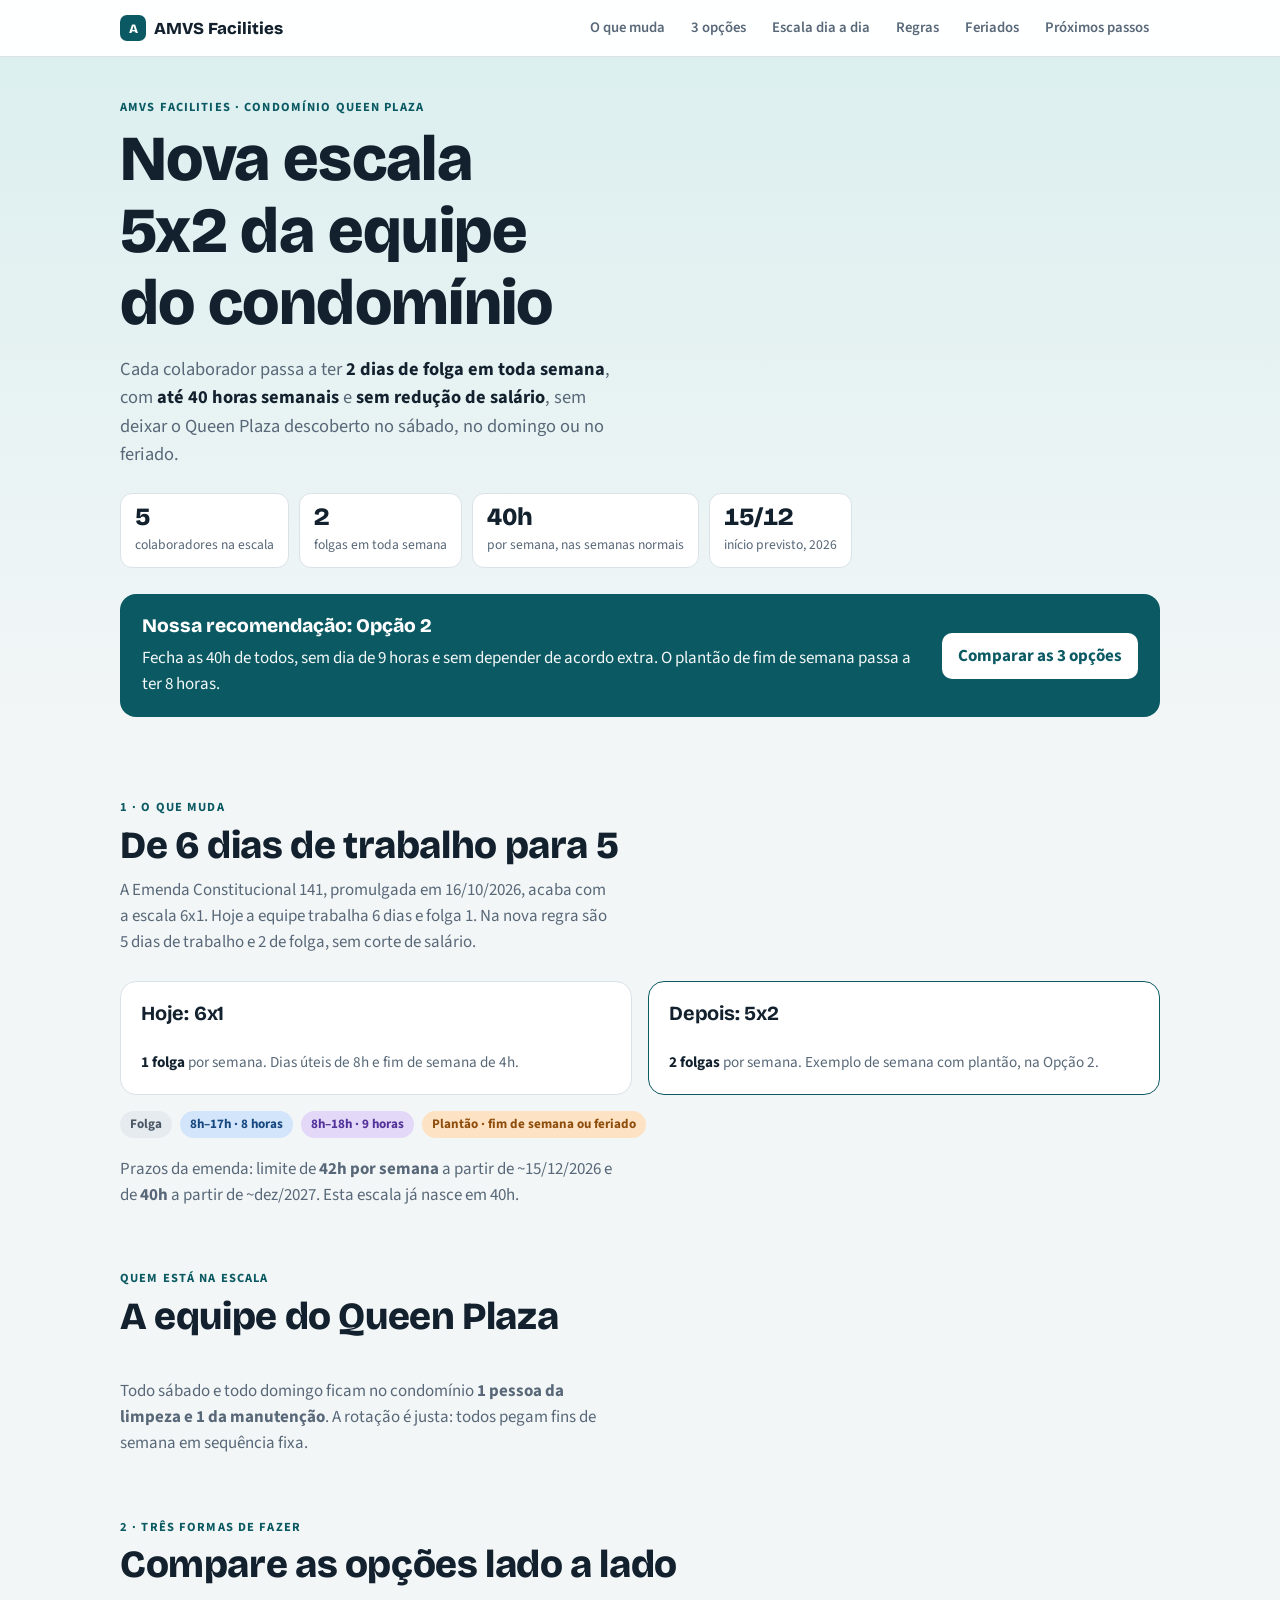
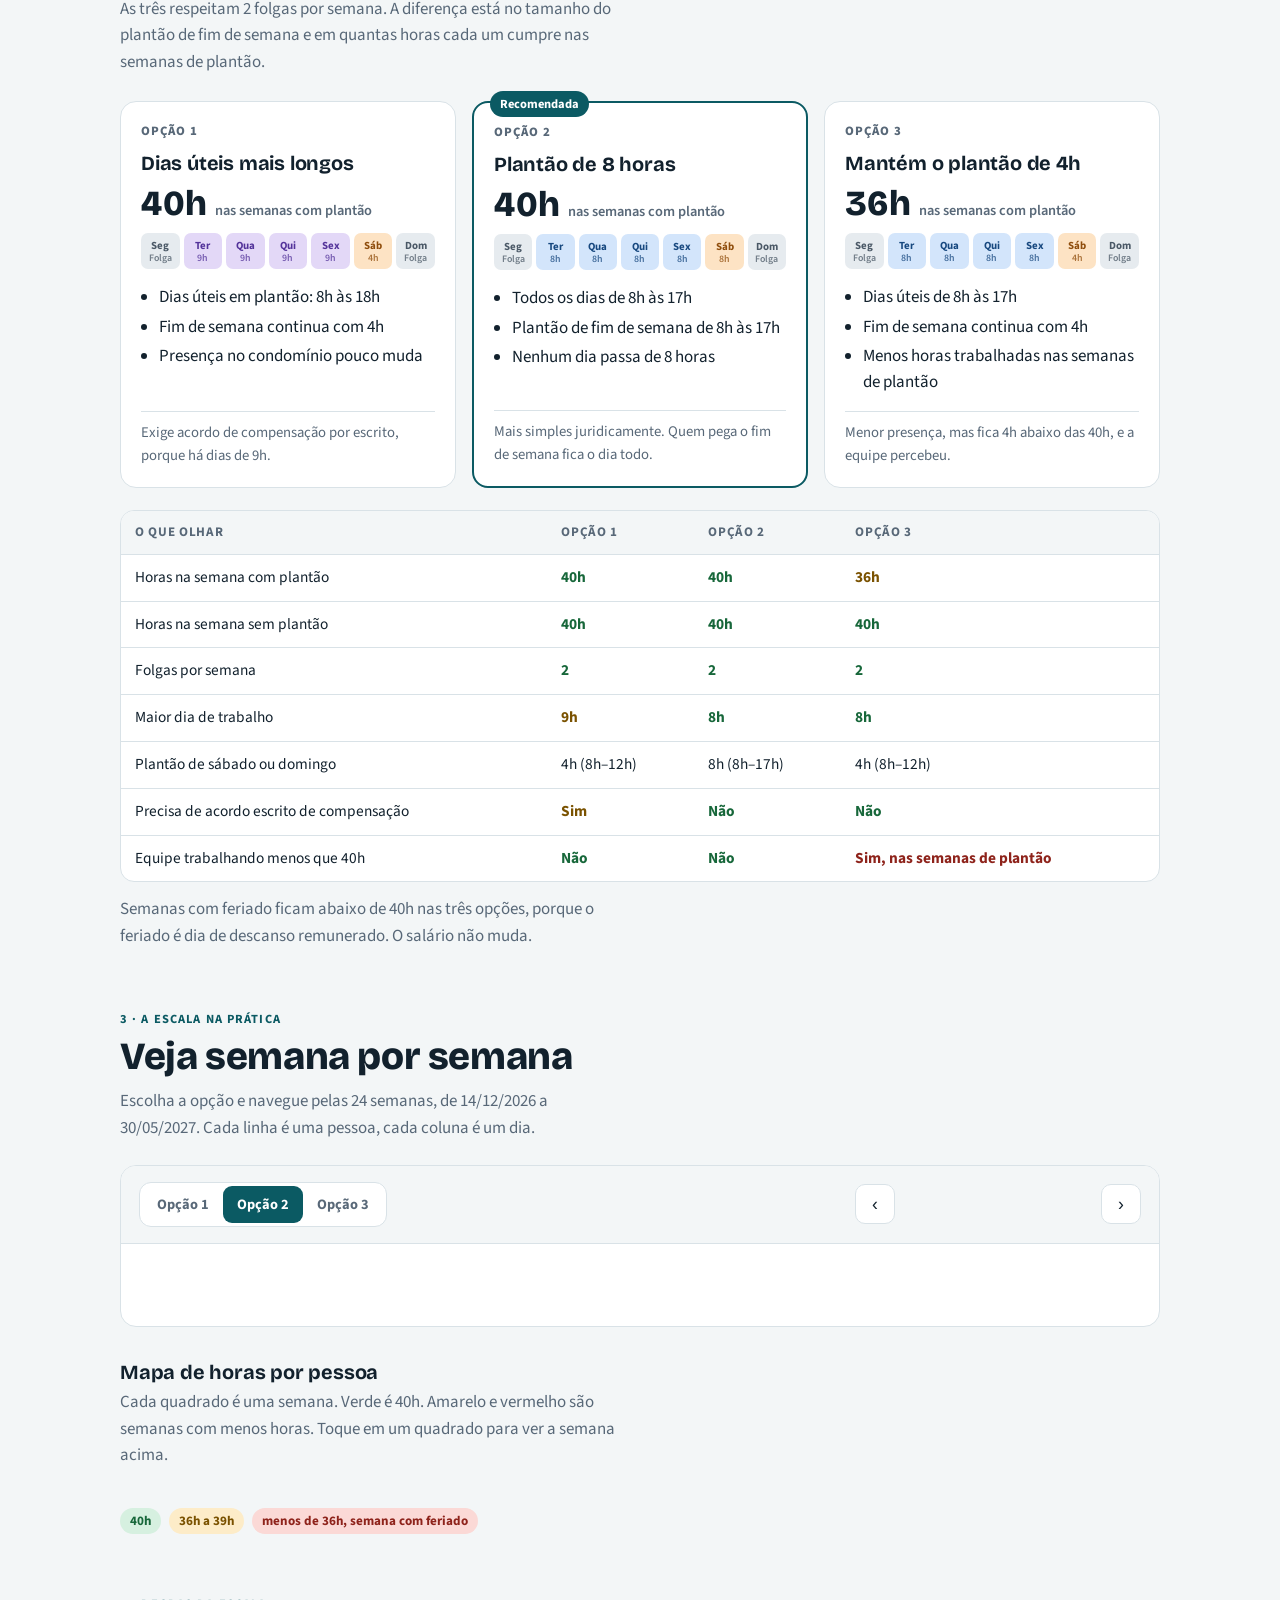
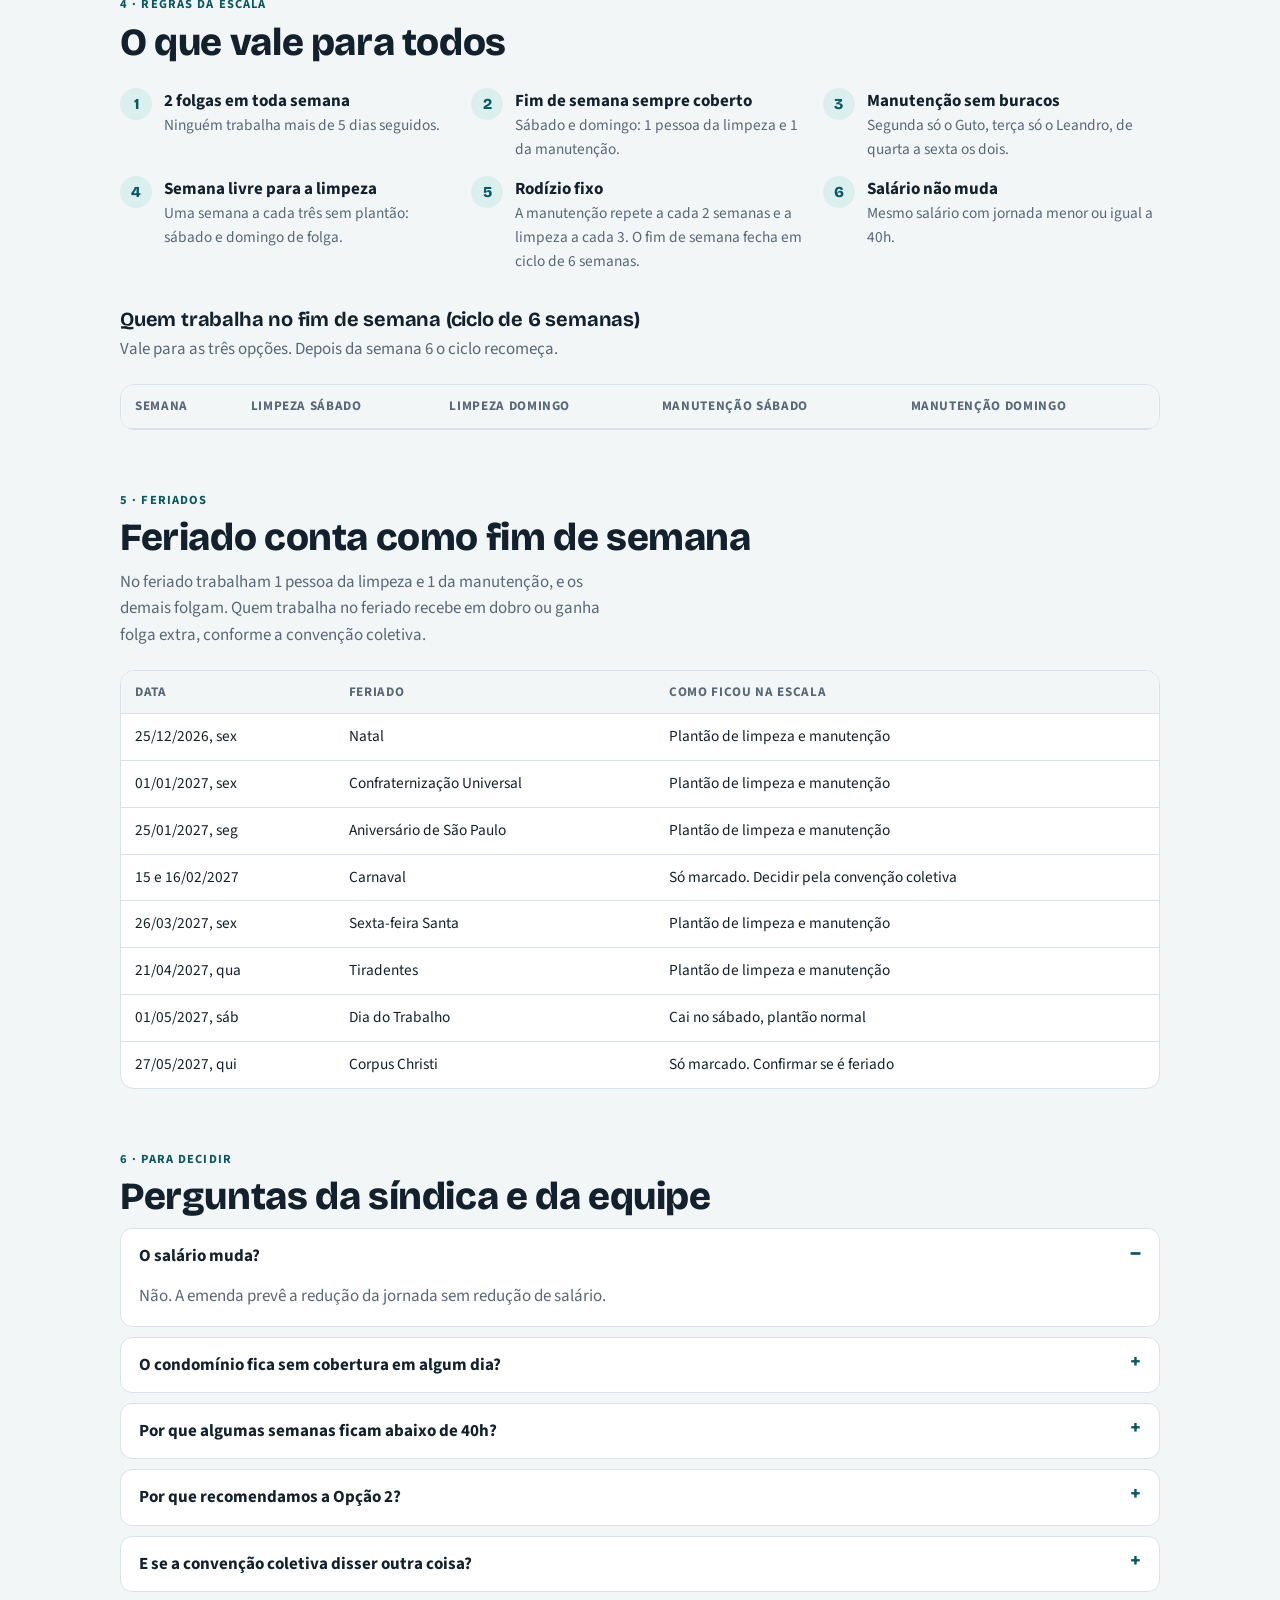
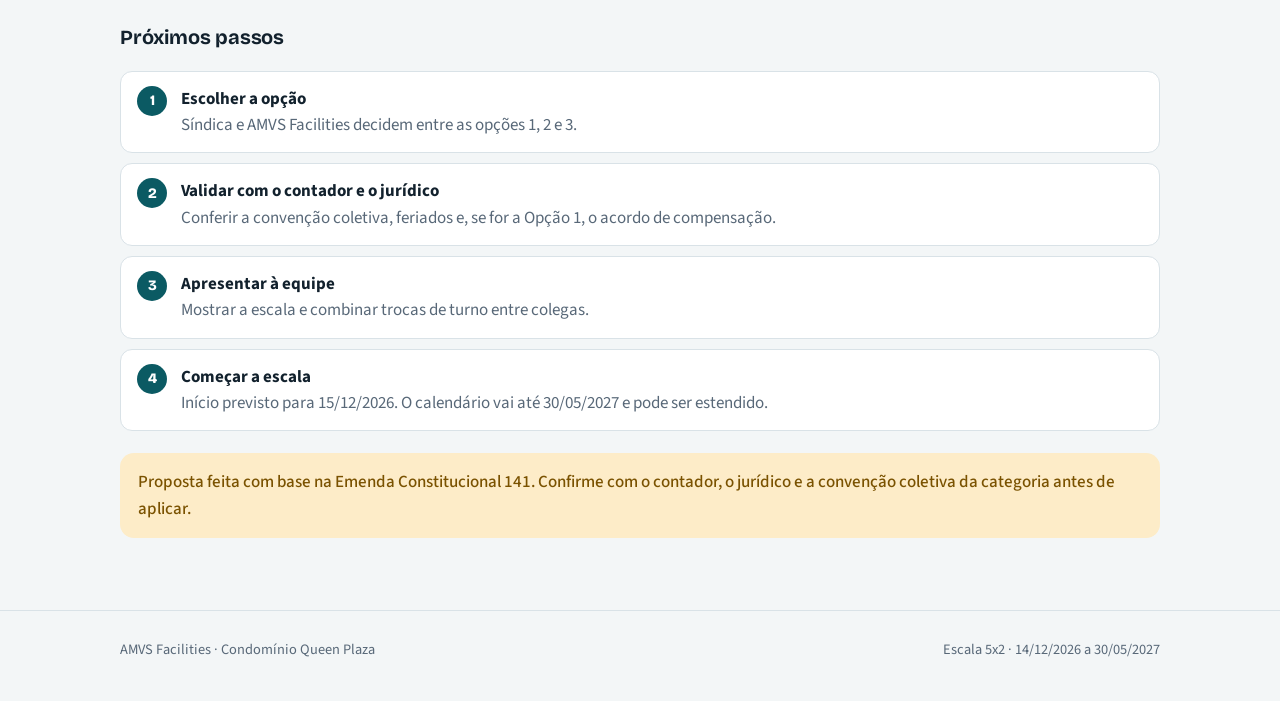
==== src/template.html @ 16a9b493 "Adiciona site da escala 5x2 do Queen Plaza Site estático com comparativo das 3 opções, calendário se" ====
<!DOCTYPE html>
<html lang="pt-BR">
<head>
<meta charset="utf-8">
<meta name="viewport" content="width=device-width, initial-scale=1">
<title>Escala 5x2 Queen Plaza</title>
<link rel="preconnect" href="https://fonts.googleapis.com">
<link rel="preconnect" href="https://fonts.gstatic.com" crossorigin>
<link href="https://fonts.googleapis.com/css2?family=Bricolage+Grotesque:opsz,wght@12..96,500;12..96,700;12..96,800&family=Source+Sans+3:wght@400;500;600;700&display=swap" rel="stylesheet">
<style>
/* Layout: faixa de navegação fixa, seções em coluna única de leitura (máx. 1080px), explorador de escala em grade rolável. Marca AMVS em verde-petróleo, turnos com cores próprias. */
:root{
  --bg:#f3f6f7; --surface:#ffffff; --ink:#12212d; --muted:#586878; --line:#d9e2e7;
  --brand:#0b5a63; --brand-ink:#ffffff; --brand-soft:#dcefef; --accent:#e0902b;
  --folga-bg:#e6ebef; --folga-fg:#4a5866;
  --n8-bg:#d3e5fb; --n8-fg:#17487f;
  --n9-bg:#e3d8f7; --n9-fg:#53339a;
  --w4-bg:#fde3c4; --w4-fg:#8f4d0c;
  --good-bg:#d6f0e0; --good-fg:#17673a; --warn-bg:#fdecc8; --warn-fg:#7a5200; --bad-bg:#fbd9d6; --bad-fg:#8e231b;
  --font-d:'Bricolage Grotesque',system-ui,sans-serif; --font-b:'Source Sans 3',system-ui,sans-serif;
  color-scheme:light;
}
@media (prefers-color-scheme:dark){:root:not([data-theme="light"]){
  --bg:#0c1820; --surface:#13242e; --ink:#e8f0f3; --muted:#9db0bc; --line:#26404d;
  --brand:#4fb8bf; --brand-ink:#08222a; --brand-soft:#17383f; --accent:#f0a64a;
  --folga-bg:#26343e; --folga-fg:#b4c2cc;
  --n8-bg:#17365a; --n8-fg:#b9d7fb;
  --n9-bg:#35275f; --n9-fg:#d6c8f7;
  --w4-bg:#5a3710; --w4-fg:#fcd9aa;
  --good-bg:#14452b; --good-fg:#a9e6c1; --warn-bg:#55410b; --warn-fg:#fbdf9b; --bad-bg:#5a1e19; --bad-fg:#f8c3be;
  color-scheme:dark;}}
:root[data-theme="dark"]{
  --bg:#0c1820; --surface:#13242e; --ink:#e8f0f3; --muted:#9db0bc; --line:#26404d;
  --brand:#4fb8bf; --brand-ink:#08222a; --brand-soft:#17383f; --accent:#f0a64a;
  --folga-bg:#26343e; --folga-fg:#b4c2cc;
  --n8-bg:#17365a; --n8-fg:#b9d7fb;
  --n9-bg:#35275f; --n9-fg:#d6c8f7;
  --w4-bg:#5a3710; --w4-fg:#fcd9aa;
  --good-bg:#14452b; --good-fg:#a9e6c1; --warn-bg:#55410b; --warn-fg:#fbdf9b; --bad-bg:#5a1e19; --bad-fg:#f8c3be;
  color-scheme:dark;}
*{box-sizing:border-box}
html{scroll-behavior:smooth;scroll-padding-top:64px}
body{margin:0;background:var(--bg);color:var(--ink);font:17px/1.55 var(--font-b);-webkit-text-size-adjust:100%}
h1,h2,h3{font-family:var(--font-d);line-height:1.12;margin:0;text-wrap:balance;letter-spacing:-.01em}
h2{font-size:clamp(1.7rem,4.2vw,2.4rem);font-weight:800}
h3{font-size:1.25rem;font-weight:700}
p{margin:0}
a{color:var(--brand)}
.wrap{max-width:1080px;margin:0 auto;padding:0 20px}
section{padding:56px 0 8px}
.lead{color:var(--muted);max-width:62ch;margin-top:10px;font-size:1.06rem}
.eyebrow{font:700 .78rem/1 var(--font-b);letter-spacing:.09em;text-transform:uppercase;color:var(--brand);margin-bottom:10px}
:focus-visible{outline:3px solid var(--accent);outline-offset:2px;border-radius:6px}

/* nav */
.nav{position:sticky;top:0;z-index:20;background:color-mix(in srgb,var(--surface) 92%,transparent);backdrop-filter:blur(8px);border-bottom:1px solid var(--line)}
.nav .wrap{display:flex;align-items:center;gap:18px;height:56px}
.brand{font:800 1.05rem var(--font-d);white-space:nowrap;display:flex;align-items:center;gap:8px}
.brand i{width:26px;height:26px;border-radius:7px;background:var(--brand);color:var(--brand-ink);display:grid;place-items:center;font:800 .8rem var(--font-d);font-style:normal}
.nav ul{display:flex;gap:4px;list-style:none;margin:0 0 0 auto;padding:0;overflow-x:auto;scrollbar-width:none}
.nav ul::-webkit-scrollbar{display:none}
.nav li a{display:block;padding:8px 11px;border-radius:8px;text-decoration:none;color:var(--muted);font-weight:600;font-size:.92rem;white-space:nowrap}
.nav li a:hover{background:var(--brand-soft);color:var(--brand)}

/* hero */
.hero{padding:44px 0 28px;background:linear-gradient(180deg,var(--brand-soft),transparent)}
.hero h1{font-size:clamp(2.2rem,6.4vw,4rem);font-weight:800;max-width:16ch}
.hero .sub{font-size:1.15rem;color:var(--muted);max-width:56ch;margin-top:16px}
.hero .sub b{color:var(--ink)}
.chips{display:flex;flex-wrap:wrap;gap:10px;margin-top:24px}
.chip{background:var(--surface);border:1px solid var(--line);border-radius:12px;padding:10px 14px;min-width:132px}
.chip b{display:block;font:800 1.55rem/1.1 var(--font-d);font-variant-numeric:tabular-nums}
.chip span{font-size:.85rem;color:var(--muted)}
.reco{margin-top:26px;background:var(--brand);color:var(--brand-ink);border-radius:16px;padding:20px 22px;display:flex;gap:16px;align-items:center;flex-wrap:wrap}
.reco b{font:800 1.2rem var(--font-d)}
.reco p{flex:1 1 280px;opacity:.95}
.reco a{background:var(--brand-ink);color:var(--brand);text-decoration:none;font-weight:700;padding:10px 16px;border-radius:10px}

/* cards & pills */
.card{background:var(--surface);border:1px solid var(--line);border-radius:16px;padding:20px}
.pill{display:inline-flex;align-items:center;gap:6px;border-radius:999px;padding:3px 10px;font-weight:700;font-size:.82rem;white-space:nowrap}
.s-folga{background:var(--folga-bg);color:var(--folga-fg)}
.s-n8{background:var(--n8-bg);color:var(--n8-fg)}
.s-n9{background:var(--n9-bg);color:var(--n9-fg)}
.s-w4{background:var(--w4-bg);color:var(--w4-fg)}
.legend{display:flex;flex-wrap:wrap;gap:8px;margin-top:16px}

/* before / after */
.ba{display:grid;grid-template-columns:1fr 1fr;gap:16px;margin-top:26px}
.week{display:grid;grid-template-columns:repeat(7,1fr);gap:6px;margin-top:14px}
.day{border-radius:10px;padding:8px 2px;text-align:center;font-size:.8rem;font-weight:700;line-height:1.25}
.day small{display:block;font-weight:600;opacity:.8;font-size:.72rem}
.ba .total{margin-top:12px;color:var(--muted);font-size:.95rem}
.ba .total b{color:var(--ink)}

/* team */
.team{display:grid;grid-template-columns:repeat(auto-fit,minmax(170px,1fr));gap:12px;margin-top:24px}
.person{display:flex;gap:12px;align-items:center;padding:14px}
.av{width:44px;height:44px;border-radius:50%;display:grid;place-items:center;font:800 1.1rem var(--font-d);color:#fff;flex:none}
.person b{display:block;line-height:1.2}
.person span{font-size:.85rem;color:var(--muted)}

/* options */
.opts{display:grid;grid-template-columns:repeat(3,1fr);gap:16px;margin-top:26px}
.opt{display:flex;flex-direction:column;gap:12px;position:relative}
.opt.rec{border:2px solid var(--brand)}
.tag{position:absolute;top:-12px;left:16px;background:var(--brand);color:var(--brand-ink);font:700 .78rem var(--font-b);padding:4px 10px;border-radius:999px}
.opt .num{font:800 .8rem var(--font-b);color:var(--muted);letter-spacing:.08em;text-transform:uppercase}
.opt .hrs{font:800 2.2rem/1 var(--font-d);font-variant-numeric:tabular-nums}
.opt .hrs small{font:600 .9rem var(--font-b);color:var(--muted)}
.mini{display:grid;grid-template-columns:repeat(7,1fr);gap:4px}
.mini div{border-radius:7px;padding:6px 0 5px;text-align:center;font-size:.68rem;font-weight:700;line-height:1.2}
.mini small{display:block;font-size:.62rem;opacity:.75;font-weight:600}
.opt ul{margin:0;padding-left:18px;color:var(--ink)}
.opt li{margin:3px 0}
.opt .why{color:var(--muted);font-size:.92rem;margin-top:auto;border-top:1px solid var(--line);padding-top:10px}
.tablewrap{overflow-x:auto;margin-top:22px;border:1px solid var(--line);border-radius:14px;background:var(--surface)}
table{border-collapse:collapse;width:100%;min-width:640px;font-size:.96rem}
th,td{padding:11px 14px;text-align:left;border-bottom:1px solid var(--line);vertical-align:top}
tr:last-child td{border-bottom:0}
th{font-size:.82rem;text-transform:uppercase;letter-spacing:.05em;color:var(--muted);background:var(--bg)}
td.y{color:var(--good-fg);font-weight:700}
td.n{color:var(--bad-fg);font-weight:700}
td.w{color:var(--warn-fg);font-weight:700}

/* explorer */
.explorer{margin-top:24px;padding:0;overflow:hidden}
.ex-head{display:flex;flex-wrap:wrap;gap:14px;align-items:center;padding:16px 18px;border-bottom:1px solid var(--line);background:var(--bg)}
.seg{display:inline-flex;background:var(--surface);border:1px solid var(--line);border-radius:12px;padding:3px}
.seg button{font:700 .9rem var(--font-b);border:0;background:transparent;color:var(--muted);padding:8px 14px;border-radius:9px;cursor:pointer}
.seg button[aria-pressed="true"]{background:var(--brand);color:var(--brand-ink)}
.weeknav{display:flex;align-items:center;gap:8px;margin-left:auto}
.weeknav button{width:40px;height:40px;border-radius:10px;border:1px solid var(--line);background:var(--surface);color:var(--ink);font-size:1.1rem;cursor:pointer}
.weeknav button:disabled{opacity:.35;cursor:default}
.weeknav .wl{min-width:190px;text-align:center;font-weight:700;font-variant-numeric:tabular-nums}
.weeknav .wl small{display:block;font-weight:500;color:var(--muted)}
.gridscroll{overflow-x:auto;padding:16px 18px 6px}
.sched{display:grid;grid-template-columns:150px repeat(7,minmax(86px,1fr)) 64px;gap:6px;min-width:860px;align-items:stretch}
.sched .hd{font:700 .78rem var(--font-b);color:var(--muted);text-align:center;text-transform:uppercase;letter-spacing:.05em;padding-bottom:4px}
.sched .hd b{display:block;font:800 1.05rem var(--font-d);color:var(--ink);letter-spacing:0;text-transform:none}
.sched .hd.we{color:var(--accent)}
.sched .nm{display:flex;align-items:center;gap:9px;font-weight:700;line-height:1.15}
.sched .nm .av{width:30px;height:30px;font-size:.85rem}
.sched .nm small{display:block;font-weight:500;color:var(--muted);font-size:.74rem}
.cell{border-radius:10px;display:grid;place-items:center;padding:9px 4px;font-weight:700;font-size:.86rem;text-align:center;min-height:44px}
.cell small{display:block;font-weight:600;opacity:.8;font-size:.7rem}
.tot{display:grid;place-items:center;border-radius:10px;font:800 1.05rem var(--font-d);font-variant-numeric:tabular-nums}
.tot.ok{background:var(--good-bg);color:var(--good-fg)}
.tot.mid{background:var(--warn-bg);color:var(--warn-fg)}
.tot.low{background:var(--bad-bg);color:var(--bad-fg)}
.sched .cov{font-size:.8rem;color:var(--muted);text-align:center;font-weight:600;border-top:1px dashed var(--line);padding-top:8px}
.sched .cov b{display:block;color:var(--ink);font-size:.95rem}
.ex-note{padding:6px 18px 16px;color:var(--muted);font-size:.93rem;min-height:44px}
.ex-note b{color:var(--ink)}
.ex-sum{display:flex;flex-wrap:wrap;gap:10px;padding:0 18px 16px}
.ex-sum .pill{font-size:.85rem}

/* heatmap */
.heat{overflow-x:auto;margin-top:18px;padding-bottom:6px}
.hm{display:grid;grid-template-columns:96px repeat(24,minmax(30px,1fr));gap:3px;min-width:860px}
.hm .l{font-weight:700;font-size:.85rem;display:flex;align-items:center}
.hm .wk{font-size:.66rem;color:var(--muted);text-align:center;font-weight:600;line-height:1.1;padding-bottom:3px}
.hm button{border:0;border-radius:6px;padding:7px 0;font:700 .76rem var(--font-b);font-variant-numeric:tabular-nums;cursor:pointer}
.hm button.sel{outline:3px solid var(--ink);outline-offset:1px}
.hm .ok{background:var(--good-bg);color:var(--good-fg)}
.hm .mid{background:var(--warn-bg);color:var(--warn-fg)}
.hm .low{background:var(--bad-bg);color:var(--bad-fg)}

/* weekend rotation */
.rot{display:grid;grid-template-columns:repeat(auto-fit,minmax(260px,1fr));gap:16px;margin-top:24px}
.rules{display:grid;grid-template-columns:repeat(auto-fit,minmax(250px,1fr));gap:14px;margin-top:24px}
.rule{display:flex;gap:12px}
.rule .n{flex:none;width:32px;height:32px;border-radius:50%;background:var(--brand-soft);color:var(--brand);display:grid;place-items:center;font:800 .95rem var(--font-d)}
.rule p{color:var(--muted);font-size:.96rem}
.rule b{display:block;color:var(--ink)}

/* faq */
details{background:var(--surface);border:1px solid var(--line);border-radius:12px;padding:0;margin-top:10px}
summary{cursor:pointer;font-weight:700;padding:14px 18px;list-style:none;display:flex;justify-content:space-between;gap:12px}
summary::after{content:'+';font:700 1.3rem/1 var(--font-d);color:var(--brand)}
details[open] summary::after{content:'–'}
details p{padding:0 18px 16px;color:var(--muted)}
.steps{counter-reset:s;display:grid;gap:10px;margin-top:22px;padding:0;list-style:none}
.steps li{counter-increment:s;display:flex;gap:14px;align-items:flex-start;background:var(--surface);border:1px solid var(--line);border-radius:12px;padding:14px 16px}
.steps li::before{content:counter(s);flex:none;width:30px;height:30px;border-radius:50%;background:var(--brand);color:var(--brand-ink);display:grid;place-items:center;font:800 .9rem var(--font-d)}
.warnbox{margin-top:22px;background:var(--warn-bg);color:var(--warn-fg);border-radius:14px;padding:16px 18px;font-weight:500}
footer{margin-top:64px;padding:28px 0 40px;border-top:1px solid var(--line);color:var(--muted);font-size:.9rem}
footer .wrap{display:flex;justify-content:space-between;gap:12px;flex-wrap:wrap}

@media (max-width:820px){
  .opts{grid-template-columns:1fr}
  .ba{grid-template-columns:1fr}
  .weeknav{margin-left:0;width:100%;justify-content:space-between}
  .nav ul{margin-left:0}
  .brand span{display:none}
}
@media (prefers-reduced-motion:reduce){html{scroll-behavior:auto}}
</style>
</head>
<body>

<nav class="nav" aria-label="Seções">
  <div class="wrap">
    <div class="brand"><i>A</i><span>AMVS Facilities</span></div>
    <ul>
      <li><a href="#mudanca">O que muda</a></li>
      <li><a href="#opcoes">3 opções</a></li>
      <li><a href="#escala">Escala dia a dia</a></li>
      <li><a href="#regras">Regras</a></li>
      <li><a href="#feriados">Feriados</a></li>
      <li><a href="#proximos">Próximos passos</a></li>
    </ul>
  </div>
</nav>

<header class="hero">
  <div class="wrap">
    <div class="eyebrow">AMVS Facilities · Condomínio Queen Plaza</div>
    <h1>Nova escala 5x2 da equipe do condomínio</h1>
    <p class="sub">Cada colaborador passa a ter <b>2 dias de folga em toda semana</b>, com <b>até 40 horas semanais</b> e <b>sem redução de salário</b>, sem deixar o Queen Plaza descoberto no sábado, no domingo ou no feriado.</p>
    <div class="chips">
      <div class="chip"><b>5</b><span>colaboradores na escala</span></div>
      <div class="chip"><b>2</b><span>folgas em toda semana</span></div>
      <div class="chip"><b>40h</b><span>por semana, nas semanas normais</span></div>
      <div class="chip"><b>15/12</b><span>início previsto, 2026</span></div>
    </div>
    <div class="reco">
      <div style="flex:1 1 300px"><b>Nossa recomendação: Opção 2</b>
      <p style="margin-top:4px">Fecha as 40h de todos, sem dia de 9 horas e sem depender de acordo extra. O plantão de fim de semana passa a ter 8 horas.</p></div>
      <a href="#opcoes">Comparar as 3 opções</a>
    </div>
  </div>
</header>

<main>
<section id="mudanca">
  <div class="wrap">
    <div class="eyebrow">1 · O que muda</div>
    <h2>De 6 dias de trabalho para 5</h2>
    <p class="lead">A Emenda Constitucional 141, promulgada em 16/10/2026, acaba com a escala 6x1. Hoje a equipe trabalha 6 dias e folga 1. Na nova regra são 5 dias de trabalho e 2 de folga, sem corte de salário.</p>
    <div class="ba">
      <div class="card">
        <h3>Hoje: 6x1</h3>
        <div class="week" id="weekBefore"></div>
        <p class="total"><b>1 folga</b> por semana. Dias úteis de 8h e fim de semana de 4h.</p>
      </div>
      <div class="card" style="border-color:var(--brand)">
        <h3>Depois: 5x2</h3>
        <div class="week" id="weekAfter"></div>
        <p class="total"><b>2 folgas</b> por semana. Exemplo de semana com plantão, na Opção 2.</p>
      </div>
    </div>
    <div class="legend">
      <span class="pill s-folga">Folga</span>
      <span class="pill s-n8">8h–17h · 8 horas</span>
      <span class="pill s-n9">8h–18h · 9 horas</span>
      <span class="pill s-w4">Plantão · fim de semana ou feriado</span>
    </div>
    <p class="lead" style="margin-top:18px">Prazos da emenda: limite de <b>42h por semana</b> a partir de ~15/12/2026 e de <b>40h</b> a partir de ~dez/2027. Esta escala já nasce em 40h.</p>
  </div>
</section>

<section id="equipe">
  <div class="wrap">
    <div class="eyebrow">Quem está na escala</div>
    <h2>A equipe do Queen Plaza</h2>
    <div class="team" id="team"></div>
    <p class="lead" style="margin-top:16px">Todo sábado e todo domingo ficam no condomínio <b>1 pessoa da limpeza e 1 da manutenção</b>. A rotação é justa: todos pegam fins de semana em sequência fixa.</p>
  </div>
</section>

<section id="opcoes">
  <div class="wrap">
    <div class="eyebrow">2 · Três formas de fazer</div>
    <h2>Compare as opções lado a lado</h2>
    <p class="lead">As três respeitam 2 folgas por semana. A diferença está no tamanho do plantão de fim de semana e em quantas horas cada um cumpre nas semanas de plantão.</p>

    <div class="opts">
      <article class="card opt">
        <span class="num">Opção 1</span>
        <h3>Dias úteis mais longos</h3>
        <div class="hrs">40h <small>nas semanas com plantão</small></div>
        <div class="mini" aria-label="Exemplo de semana, Leandro">
          <div class="s-folga">Seg<small>Folga</small></div>
          <div class="s-n9">Ter<small>9h</small></div><div class="s-n9">Qua<small>9h</small></div><div class="s-n9">Qui<small>9h</small></div><div class="s-n9">Sex<small>9h</small></div>
          <div class="s-w4">Sáb<small>4h</small></div><div class="s-folga">Dom<small>Folga</small></div>
        </div>
        <ul>
          <li>Dias úteis em plantão: 8h às 18h</li>
          <li>Fim de semana continua com 4h</li>
          <li>Presença no condomínio pouco muda</li>
        </ul>
        <p class="why">Exige acordo de compensação por escrito, porque há dias de 9h.</p>
      </article>

      <article class="card opt rec">
        <span class="tag">Recomendada</span>
        <span class="num">Opção 2</span>
        <h3>Plantão de 8 horas</h3>
        <div class="hrs">40h <small>nas semanas com plantão</small></div>
        <div class="mini" aria-label="Exemplo de semana, Leandro">
          <div class="s-folga">Seg<small>Folga</small></div>
          <div class="s-n8">Ter<small>8h</small></div><div class="s-n8">Qua<small>8h</small></div><div class="s-n8">Qui<small>8h</small></div><div class="s-n8">Sex<small>8h</small></div>
          <div class="s-w4">Sáb<small>8h</small></div><div class="s-folga">Dom<small>Folga</small></div>
        </div>
        <ul>
          <li>Todos os dias de 8h às 17h</li>
          <li>Plantão de fim de semana de 8h às 17h</li>
          <li>Nenhum dia passa de 8 horas</li>
        </ul>
        <p class="why">Mais simples juridicamente. Quem pega o fim de semana fica o dia todo.</p>
      </article>

      <article class="card opt">
        <span class="num">Opção 3</span>
        <h3>Mantém o plantão de 4h</h3>
        <div class="hrs">36h <small>nas semanas com plantão</small></div>
        <div class="mini" aria-label="Exemplo de semana, Leandro">
          <div class="s-folga">Seg<small>Folga</small></div>
          <div class="s-n8">Ter<small>8h</small></div><div class="s-n8">Qua<small>8h</small></div><div class="s-n8">Qui<small>8h</small></div><div class="s-n8">Sex<small>8h</small></div>
          <div class="s-w4">Sáb<small>4h</small></div><div class="s-folga">Dom<small>Folga</small></div>
        </div>
        <ul>
          <li>Dias úteis de 8h às 17h</li>
          <li>Fim de semana continua com 4h</li>
          <li>Menos horas trabalhadas nas semanas de plantão</li>
        </ul>
        <p class="why">Menor presença, mas fica 4h abaixo das 40h, e a equipe percebeu.</p>
      </article>
    </div>

    <div class="tablewrap">
      <table>
        <thead><tr><th>O que olhar</th><th>Opção 1</th><th>Opção 2</th><th>Opção 3</th></tr></thead>
        <tbody>
          <tr><td>Horas na semana com plantão</td><td class="y">40h</td><td class="y">40h</td><td class="w">36h</td></tr>
          <tr><td>Horas na semana sem plantão</td><td class="y">40h</td><td class="y">40h</td><td class="y">40h</td></tr>
          <tr><td>Folgas por semana</td><td class="y">2</td><td class="y">2</td><td class="y">2</td></tr>
          <tr><td>Maior dia de trabalho</td><td class="w">9h</td><td class="y">8h</td><td class="y">8h</td></tr>
          <tr><td>Plantão de sábado ou domingo</td><td>4h (8h–12h)</td><td>8h (8h–17h)</td><td>4h (8h–12h)</td></tr>
          <tr><td>Precisa de acordo escrito de compensação</td><td class="w">Sim</td><td class="y">Não</td><td class="y">Não</td></tr>
          <tr><td>Equipe trabalhando menos que 40h</td><td class="y">Não</td><td class="y">Não</td><td class="n">Sim, nas semanas de plantão</td></tr>
        </tbody>
      </table>
    </div>
    <p class="lead" style="margin-top:14px">Semanas com feriado ficam abaixo de 40h nas três opções, porque o feriado é dia de descanso remunerado. O salário não muda.</p>
  </div>
</section>

<section id="escala">
  <div class="wrap">
    <div class="eyebrow">3 · A escala na prática</div>
    <h2>Veja semana por semana</h2>
    <p class="lead">Escolha a opção e navegue pelas 24 semanas, de 14/12/2026 a 30/05/2027. Cada linha é uma pessoa, cada coluna é um dia.</p>

    <div class="card explorer">
      <div class="ex-head">
        <div class="seg" role="group" aria-label="Opção">
          <button type="button" data-opt="1" aria-pressed="false">Opção 1</button>
          <button type="button" data-opt="2" aria-pressed="true">Opção 2</button>
          <button type="button" data-opt="3" aria-pressed="false">Opção 3</button>
        </div>
        <div class="weeknav">
          <button type="button" id="prev" aria-label="Semana anterior">‹</button>
          <div class="wl" id="wl" aria-live="polite"></div>
          <button type="button" id="next" aria-label="Próxima semana">›</button>
        </div>
      </div>
      <div class="gridscroll"><div class="sched" id="sched"></div></div>
      <div class="ex-sum" id="exsum"></div>
      <div class="ex-note" id="exnote"></div>
    </div>

    <h3 style="margin-top:34px">Mapa de horas por pessoa</h3>
    <p class="lead" style="margin-top:6px">Cada quadrado é uma semana. Verde é 40h. Amarelo e vermelho são semanas com menos horas. Toque em um quadrado para ver a semana acima.</p>
    <div class="heat"><div class="hm" id="hm"></div></div>
    <div class="legend">
      <span class="pill" style="background:var(--good-bg);color:var(--good-fg)">40h</span>
      <span class="pill" style="background:var(--warn-bg);color:var(--warn-fg)">36h a 39h</span>
      <span class="pill" style="background:var(--bad-bg);color:var(--bad-fg)">menos de 36h, semana com feriado</span>
    </div>
  </div>
</section>

<section id="regras">
  <div class="wrap">
    <div class="eyebrow">4 · Regras da escala</div>
    <h2>O que vale para todos</h2>
    <div class="rules">
      <div class="rule"><div class="n">1</div><div><b>2 folgas em toda semana</b><p>Ninguém trabalha mais de 5 dias seguidos.</p></div></div>
      <div class="rule"><div class="n">2</div><div><b>Fim de semana sempre coberto</b><p>Sábado e domingo: 1 pessoa da limpeza e 1 da manutenção.</p></div></div>
      <div class="rule"><div class="n">3</div><div><b>Manutenção sem buracos</b><p>Segunda só o Guto, terça só o Leandro, de quarta a sexta os dois.</p></div></div>
      <div class="rule"><div class="n">4</div><div><b>Semana livre para a limpeza</b><p>Uma semana a cada três sem plantão: sábado e domingo de folga.</p></div></div>
      <div class="rule"><div class="n">5</div><div><b>Rodízio fixo</b><p>A manutenção repete a cada 2 semanas e a limpeza a cada 3. O fim de semana fecha em ciclo de 6 semanas.</p></div></div>
      <div class="rule"><div class="n">6</div><div><b>Salário não muda</b><p>Mesmo salário com jornada menor ou igual a 40h.</p></div></div>
    </div>
    <h3 style="margin-top:34px">Quem trabalha no fim de semana (ciclo de 6 semanas)</h3>
    <p class="lead" style="margin-top:6px">Vale para as três opções. Depois da semana 6 o ciclo recomeça.</p>
    <div class="tablewrap">
      <table>
        <thead><tr><th>Semana</th><th>Limpeza sábado</th><th>Limpeza domingo</th><th>Manutenção sábado</th><th>Manutenção domingo</th></tr></thead>
        <tbody id="rotbody"></tbody>
      </table>
    </div>
  </div>
</section>

<section id="feriados">
  <div class="wrap">
    <div class="eyebrow">5 · Feriados</div>
    <h2>Feriado conta como fim de semana</h2>
    <p class="lead">No feriado trabalham 1 pessoa da limpeza e 1 da manutenção, e os demais folgam. Quem trabalha no feriado recebe em dobro ou ganha folga extra, conforme a convenção coletiva.</p>
    <div class="tablewrap">
      <table>
        <thead><tr><th>Data</th><th>Feriado</th><th>Como ficou na escala</th></tr></thead>
        <tbody>
          <tr><td>25/12/2026, sex</td><td>Natal</td><td>Plantão de limpeza e manutenção</td></tr>
          <tr><td>01/01/2027, sex</td><td>Confraternização Universal</td><td>Plantão de limpeza e manutenção</td></tr>
          <tr><td>25/01/2027, seg</td><td>Aniversário de São Paulo</td><td>Plantão de limpeza e manutenção</td></tr>
          <tr><td>15 e 16/02/2027</td><td>Carnaval</td><td>Só marcado. Decidir pela convenção coletiva</td></tr>
          <tr><td>26/03/2027, sex</td><td>Sexta-feira Santa</td><td>Plantão de limpeza e manutenção</td></tr>
          <tr><td>21/04/2027, qua</td><td>Tiradentes</td><td>Plantão de limpeza e manutenção</td></tr>
          <tr><td>01/05/2027, sáb</td><td>Dia do Trabalho</td><td>Cai no sábado, plantão normal</td></tr>
          <tr><td>27/05/2027, qui</td><td>Corpus Christi</td><td>Só marcado. Confirmar se é feriado</td></tr>
        </tbody>
      </table>
    </div>
  </div>
</section>

<section id="proximos">
  <div class="wrap">
    <div class="eyebrow">6 · Para decidir</div>
    <h2>Perguntas da síndica e da equipe</h2>
    <details open><summary>O salário muda?</summary><p>Não. A emenda prevê a redução da jornada sem redução de salário.</p></details>
    <details><summary>O condomínio fica sem cobertura em algum dia?</summary><p>Não. Em todas as semanas há 1 pessoa da limpeza e 1 da manutenção no sábado e no domingo, e a manutenção tem pelo menos 1 pessoa de segunda a sexta. A tabela "Escala dia a dia" mostra a cobertura de cada dia.</p></details>
    <details><summary>Por que algumas semanas ficam abaixo de 40h?</summary><p>São semanas com feriado. O feriado é um dia de descanso remunerado, então a pessoa recebe como se tivesse trabalhado, mesmo com menos horas na semana.</p></details>
    <details><summary>Por que recomendamos a Opção 2?</summary><p>Porque entrega 40h para todos, sem nenhum dia acima de 8 horas e sem precisar de acordo de compensação. O ponto de atenção é o plantão de fim de semana mais longo.</p></details>
    <details><summary>E se a convenção coletiva disser outra coisa?</summary><p>A convenção prevalece. Se ela tratar de compensação, intervalo ou pagamento de feriado de forma diferente, ajustamos a escala antes de começar.</p></details>

    <h3 style="margin-top:34px">Próximos passos</h3>
    <ol class="steps">
      <li><div><b>Escolher a opção</b><br><span style="color:var(--muted)">Síndica e AMVS Facilities decidem entre as opções 1, 2 e 3.</span></div></li>
      <li><div><b>Validar com o contador e o jurídico</b><br><span style="color:var(--muted)">Conferir a convenção coletiva, feriados e, se for a Opção 1, o acordo de compensação.</span></div></li>
      <li><div><b>Apresentar à equipe</b><br><span style="color:var(--muted)">Mostrar a escala e combinar trocas de turno entre colegas.</span></div></li>
      <li><div><b>Começar a escala</b><br><span style="color:var(--muted)">Início previsto para 15/12/2026. O calendário vai até 30/05/2027 e pode ser estendido.</span></div></li>
    </ol>
    <div class="warnbox">Proposta feita com base na Emenda Constitucional 141. Confirme com o contador, o jurídico e a convenção coletiva da categoria antes de aplicar.</div>
  </div>
</section>
</main>

<footer>
  <div class="wrap">
    <span>AMVS Facilities · Condomínio Queen Plaza</span>
    <span>Escala 5x2 · 14/12/2026 a 30/05/2027</span>
  </div>
</footer>

<script>
const DATA = __DATA__;
const PEOPLE = [
  {n:'Leandro', r:'Zelador', g:'m', c:'#0b5a63'},
  {n:'Guto', r:'Manutenção', g:'m', c:'#3b6fb6'},
  {n:'Cícero', r:'Limpeza', g:'l', c:'#a35b1d'},
  {n:'Valdirene', r:'Limpeza', g:'l', c:'#8a3d7a'},
  {n:'Alessandra', r:'Limpeza', g:'l', c:'#3f8a4e'}
];
const MONTHS = ['jan','fev','mar','abr','mai','jun','jul','ago','set','out','nov','dez'];
const WD = ['Seg','Ter','Qua','Qui','Sex','Sáb','Dom'];
const CLS = {'Folga':'s-folga','8h–17h':'s-n8','8h–18h':'s-n9','8h–12h':'s-w4','Plantão 8h–17h':'s-w4'};
const HRS = {'Folga':0,'8h–17h':8,'8h–18h':9,'8h–12h':4,'Plantão 8h–17h':8};
const SUB = {'Folga':'Folga','8h–17h':'8h–17h','8h–18h':'8h–18h','8h–12h':'8h–12h','Plantão 8h–17h':'Plantão 8h–17h'};
const NW = 24;
let opt = 2, wk = 0;
const $ = id => document.getElementById(id);

function fmt(d){const [y,m,dd]=d.split('-');return dd+'/'+m}
function fmtLong(d){const [y,m,dd]=d.split('-');return (+dd)+' '+MONTHS[+m-1]}
function weekRows(o,w){return DATA[o].slice(w*7,w*7+7)}
function weekHours(o,w,p){return weekRows(o,w).reduce((s,r)=>s+HRS[r[2+p]],0)}
function level(h){return h>=40?'ok':(h>=36?'mid':'low')}
function avatar(p){return '<span class="av" style="background:'+p.c+'">'+p.n[0]+'</span>'}

/* before / after */
(function(){
  const before=[['Seg','8h'],['Ter','8h'],['Qua','8h'],['Qui','8h'],['Sex','8h'],['Sáb','4h'],['Dom','Folga']];
  const after=[['Seg','Folga'],['Ter','8h'],['Qua','8h'],['Qui','8h'],['Sex','8h'],['Sáb','8h'],['Dom','Folga']];
  const mk=(arr)=>arr.map(([d,v])=>{
    const c=v==='Folga'?'s-folga':(d==='Sáb'||d==='Dom'?'s-w4':'s-n8');
    return '<div class="day '+c+'">'+d+'<small>'+v+'</small></div>';}).join('');
  $('weekBefore').innerHTML=mk(before);
  $('weekAfter').innerHTML=mk(after);
})();

/* team */
$('team').innerHTML = PEOPLE.map(p=>'<div class="card person">'+avatar(p)+'<div><b>'+p.n+'</b><span>'+p.r+'</span></div></div>').join('');

/* rotation table (derived from Option 2 weekend duty, weeks 0..5 are not all plain, so use fixed cycle) */
const ROT=[['1','Cícero','Alessandra','Leandro','Guto'],['2','Alessandra','Valdirene','Guto','Leandro'],['3','Valdirene','Cícero','Leandro','Guto'],['4','Cícero','Alessandra','Guto','Leandro'],['5','Alessandra','Valdirene','Leandro','Guto'],['6','Valdirene','Cícero','Guto','Leandro']];
$('rotbody').innerHTML = ROT.map(r=>'<tr>'+r.map((c,i)=>'<td'+(i===0?' style="font-weight:700"':'')+'>'+c+'</td>').join('')+'</tr>').join('');

/* explorer */
function renderSched(){
  const rows = weekRows(opt,wk);
  let h = '<div class="hd"></div>';
  rows.forEach((r,i)=>{ h += '<div class="hd'+(i>=5?' we':'')+'">'+WD[i]+'<b>'+fmt(r[0])+'</b></div>'; });
  h += '<div class="hd">Horas</div>';
  PEOPLE.forEach((p,pi)=>{
    h += '<div class="nm">'+avatar(p)+'<div>'+p.n+'<small>'+p.r+'</small></div></div>';
    rows.forEach(r=>{
      const v = r[2+pi];
      h += '<div class="cell '+CLS[v]+'">'+SUB[v]+'</div>';
    });
    const hh = weekHours(opt,wk,pi);
    h += '<div class="tot '+level(hh)+'">'+hh+'h</div>';
  });
  h += '<div class="cov" style="text-align:left">No condomínio</div>';
  rows.forEach(r=>{
    let l=0,m=0;
    PEOPLE.forEach((p,pi)=>{ if(HRS[r[2+pi]]>0){ if(p.g==='l') l++; else m++; } });
    h += '<div class="cov"><b>'+l+' + '+m+'</b>limpeza + manut.</div>';
  });
  h += '<div class="cov"></div>';
  $('sched').innerHTML = h;
  const first = rows[0][0], last = rows[6][0];
  $('wl').innerHTML = 'Semana '+(wk+1)+' de '+NW+'<small>'+fmtLong(first)+' a '+fmtLong(last)+'</small>';
  $('prev').disabled = wk===0; $('next').disabled = wk===NW-1;
  const hs = PEOPLE.map((p,pi)=>weekHours(opt,wk,pi));
  const mn = Math.min(...hs), mx = Math.max(...hs);
  const notes = rows.filter(r=>r[7]).map(r=>'<b>'+fmt(r[0])+'</b>: '+r[7]);
  let sum = '<span class="pill s-n8">Maior jornada da semana: '+mx+'h</span>';
  sum += '<span class="pill '+(mn>=40?'':'s-w4')+'" '+(mn>=40?'style="background:var(--good-bg);color:var(--good-fg)"':'')+'>Menor jornada da semana: '+mn+'h</span>';
  $('exsum').innerHTML = sum;
  $('exnote').innerHTML = notes.length ? notes.join(' · ')+'. Feriado é descanso remunerado, por isso as horas ficam abaixo de 40h.' : 'Semana sem feriado. Cada pessoa folga 2 dias.' + (mn<40 ? '' : ' Todos fecham '+mx+'h.');
  document.querySelectorAll('.hm button').forEach(b=>b.classList.toggle('sel', +b.dataset.w===wk));
}
function renderHeat(){
  let h = '<div></div>';
  for(let w=0;w<NW;w++){ h += '<div class="wk">'+fmt(DATA[opt][w*7][0])+'</div>'; }
  PEOPLE.forEach((p,pi)=>{
    h += '<div class="l">'+p.n+'</div>';
    for(let w=0;w<NW;w++){
      const hh = weekHours(opt,w,pi);
      h += '<button type="button" class="'+level(hh)+(w===wk?' sel':'')+'" data-w="'+w+'" aria-label="'+p.n+', semana '+(w+1)+', '+hh+' horas">'+hh+'</button>';
    }
  });
  $('hm').innerHTML = h;
  $('hm').querySelectorAll('button').forEach(b=>b.addEventListener('click',()=>{
    wk = +b.dataset.w; renderSched();
    $('escala').scrollIntoView({behavior:'smooth'});
  }));
}
document.querySelectorAll('.seg button').forEach(b=>b.addEventListener('click',()=>{
  opt = +b.dataset.opt;
  document.querySelectorAll('.seg button').forEach(x=>x.setAttribute('aria-pressed', String(x===b)));
  renderHeat(); renderSched();
}));
$('prev').addEventListener('click',()=>{ if(wk>0){wk--;renderSched();} });
$('next').addEventListener('click',()=>{ if(wk<NW-1){wk++;renderSched();} });
renderHeat(); renderSched();
</script>
</body>
</html>
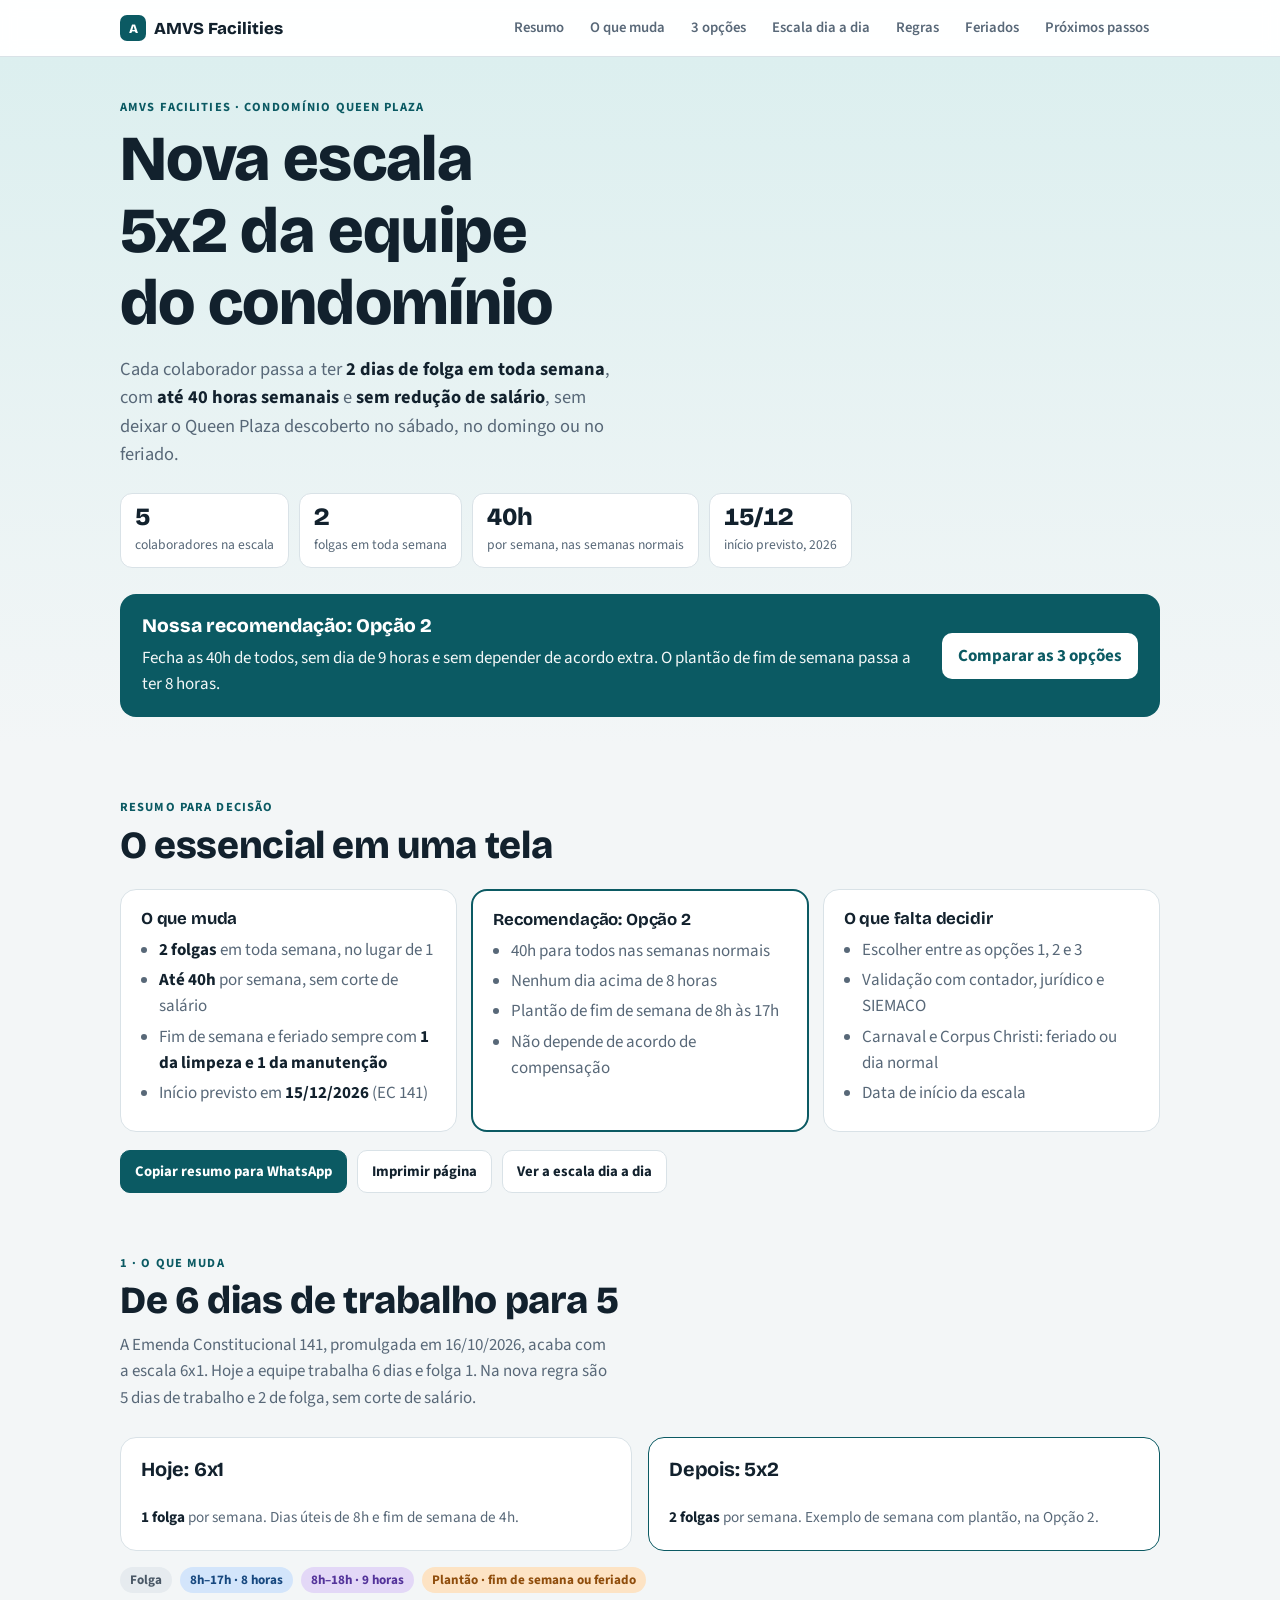
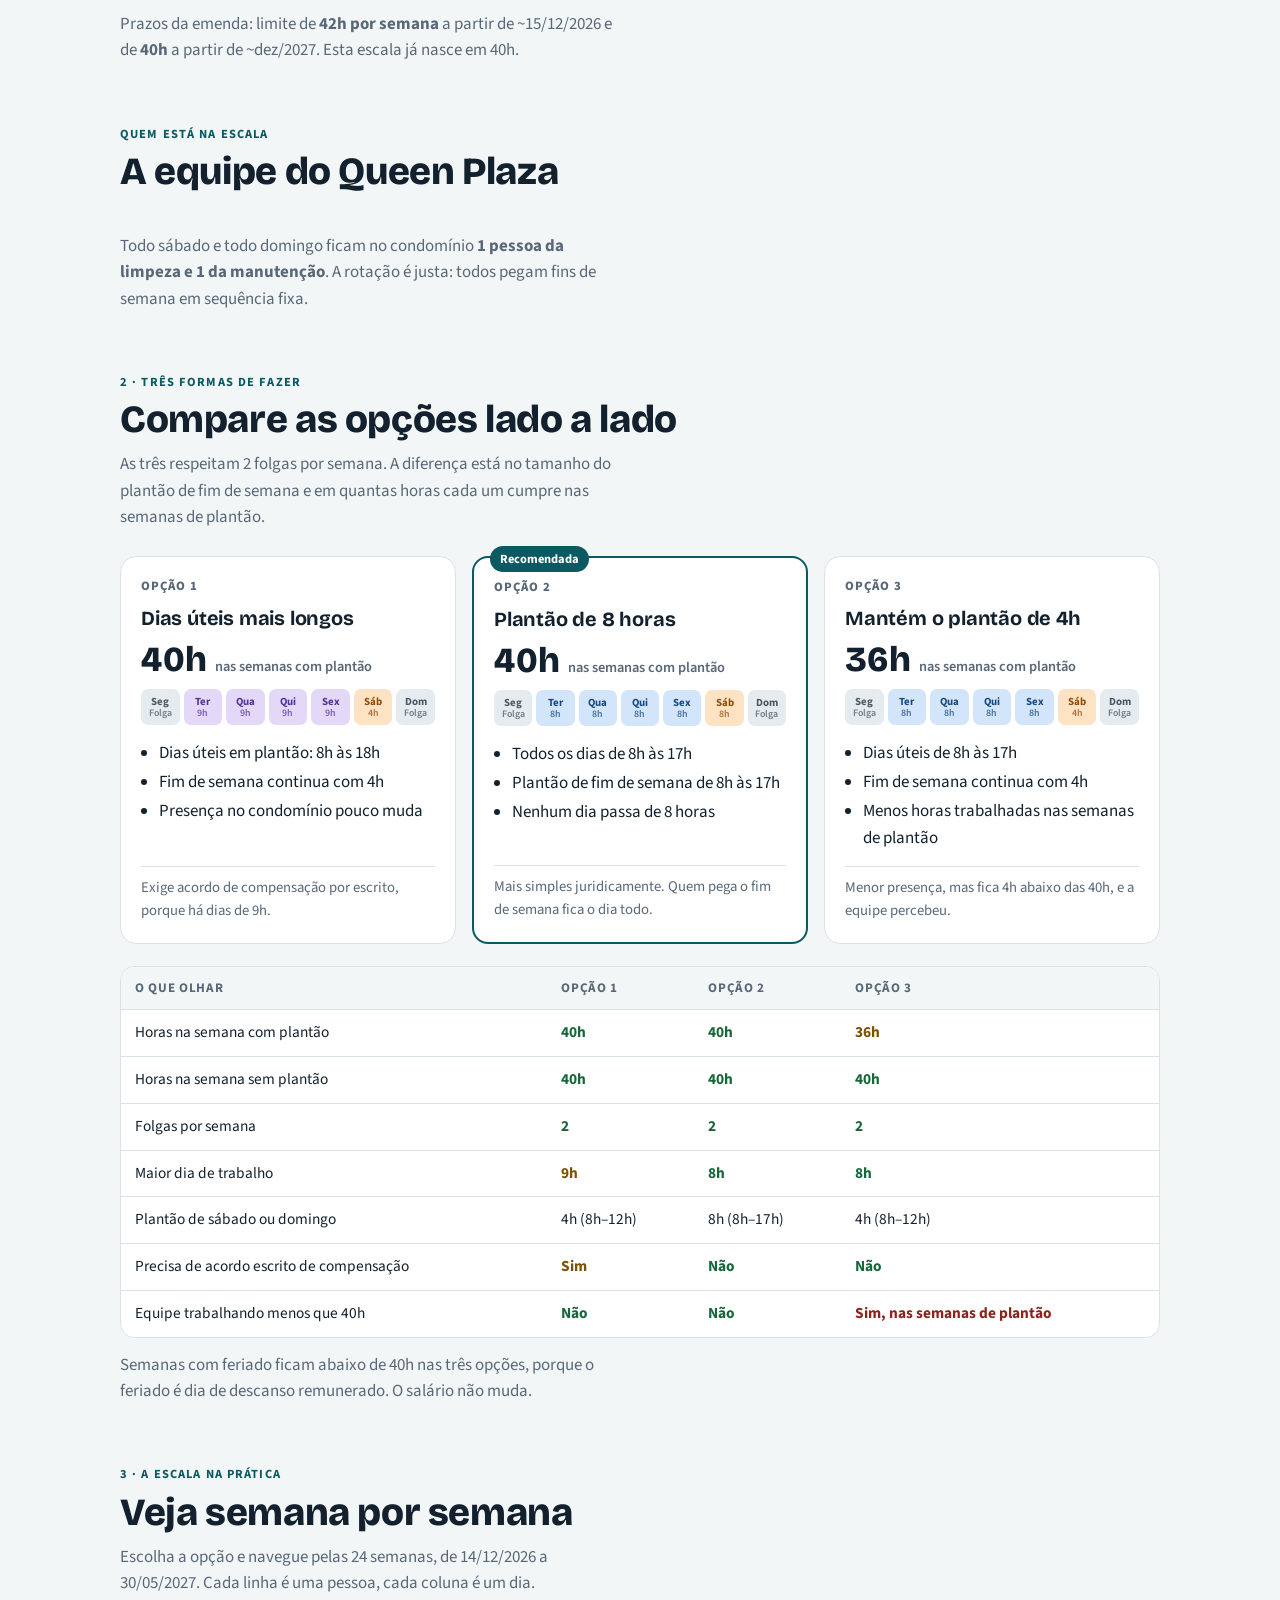
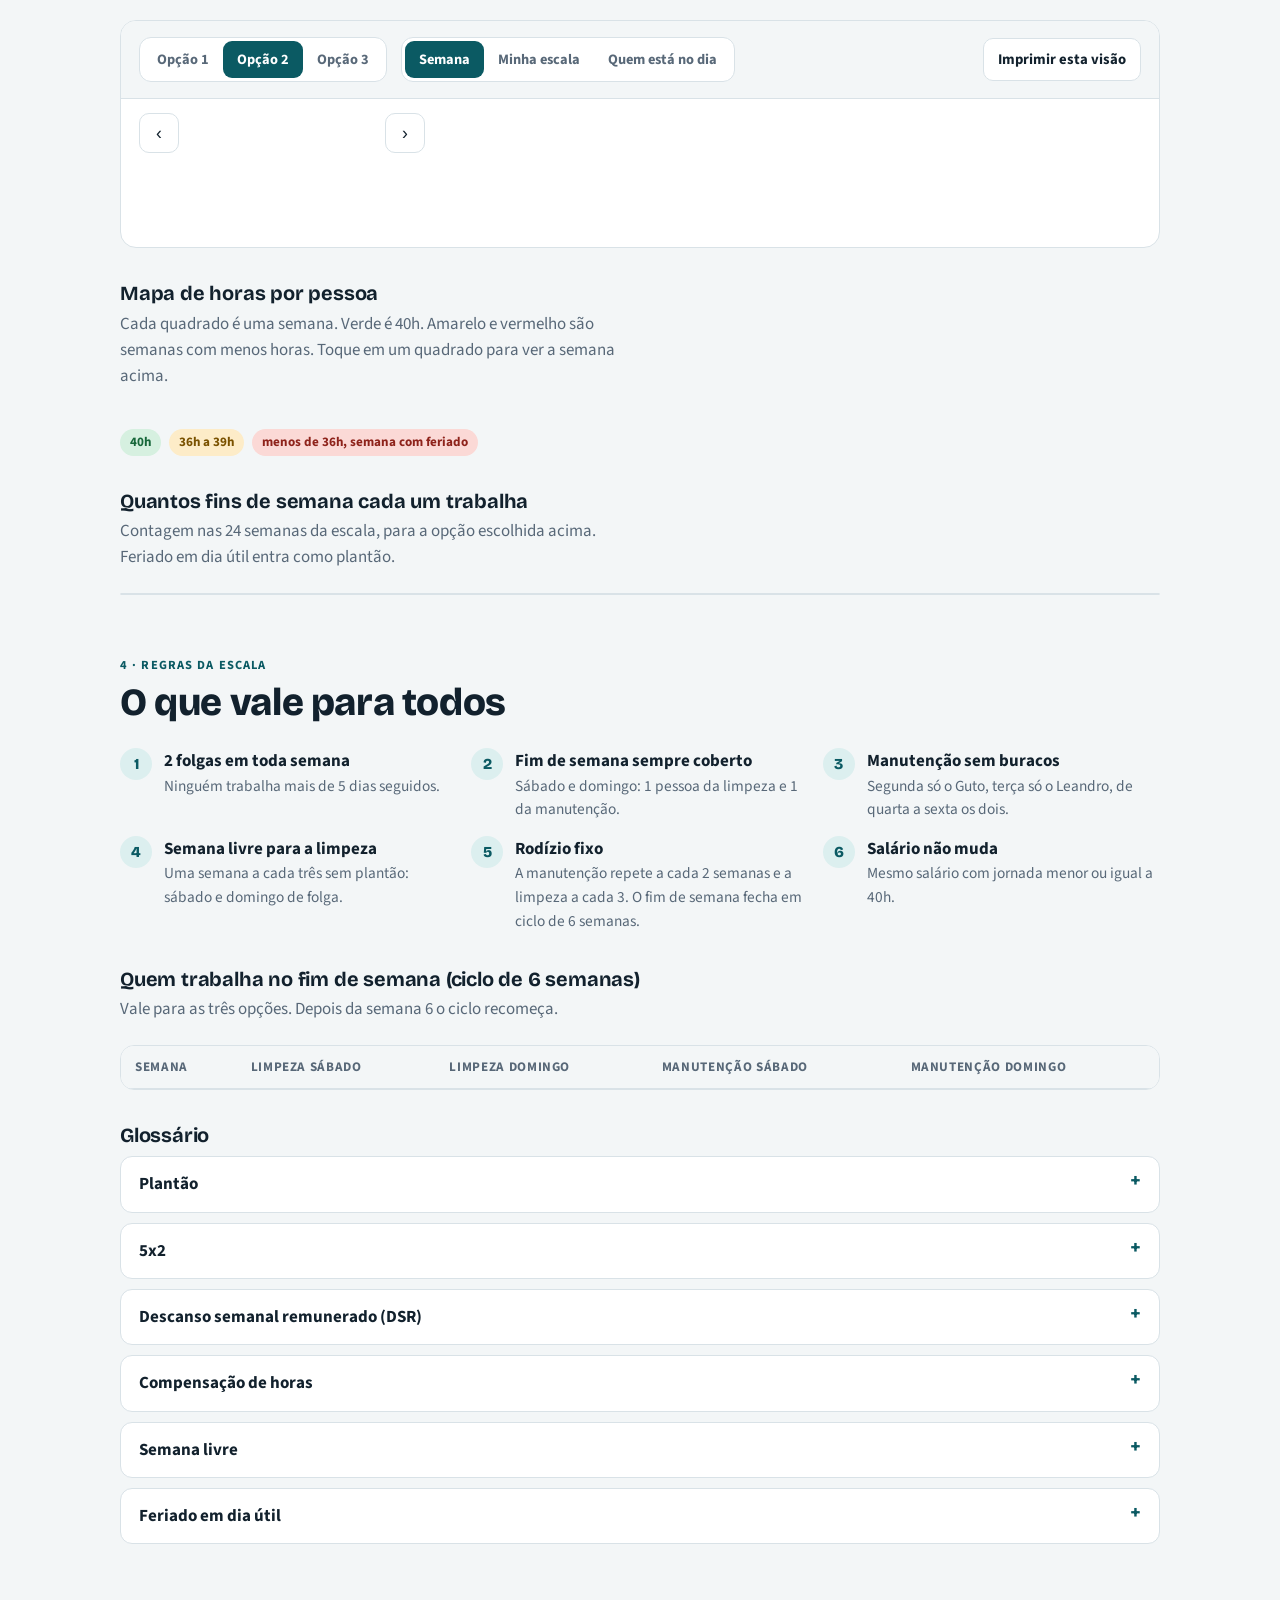
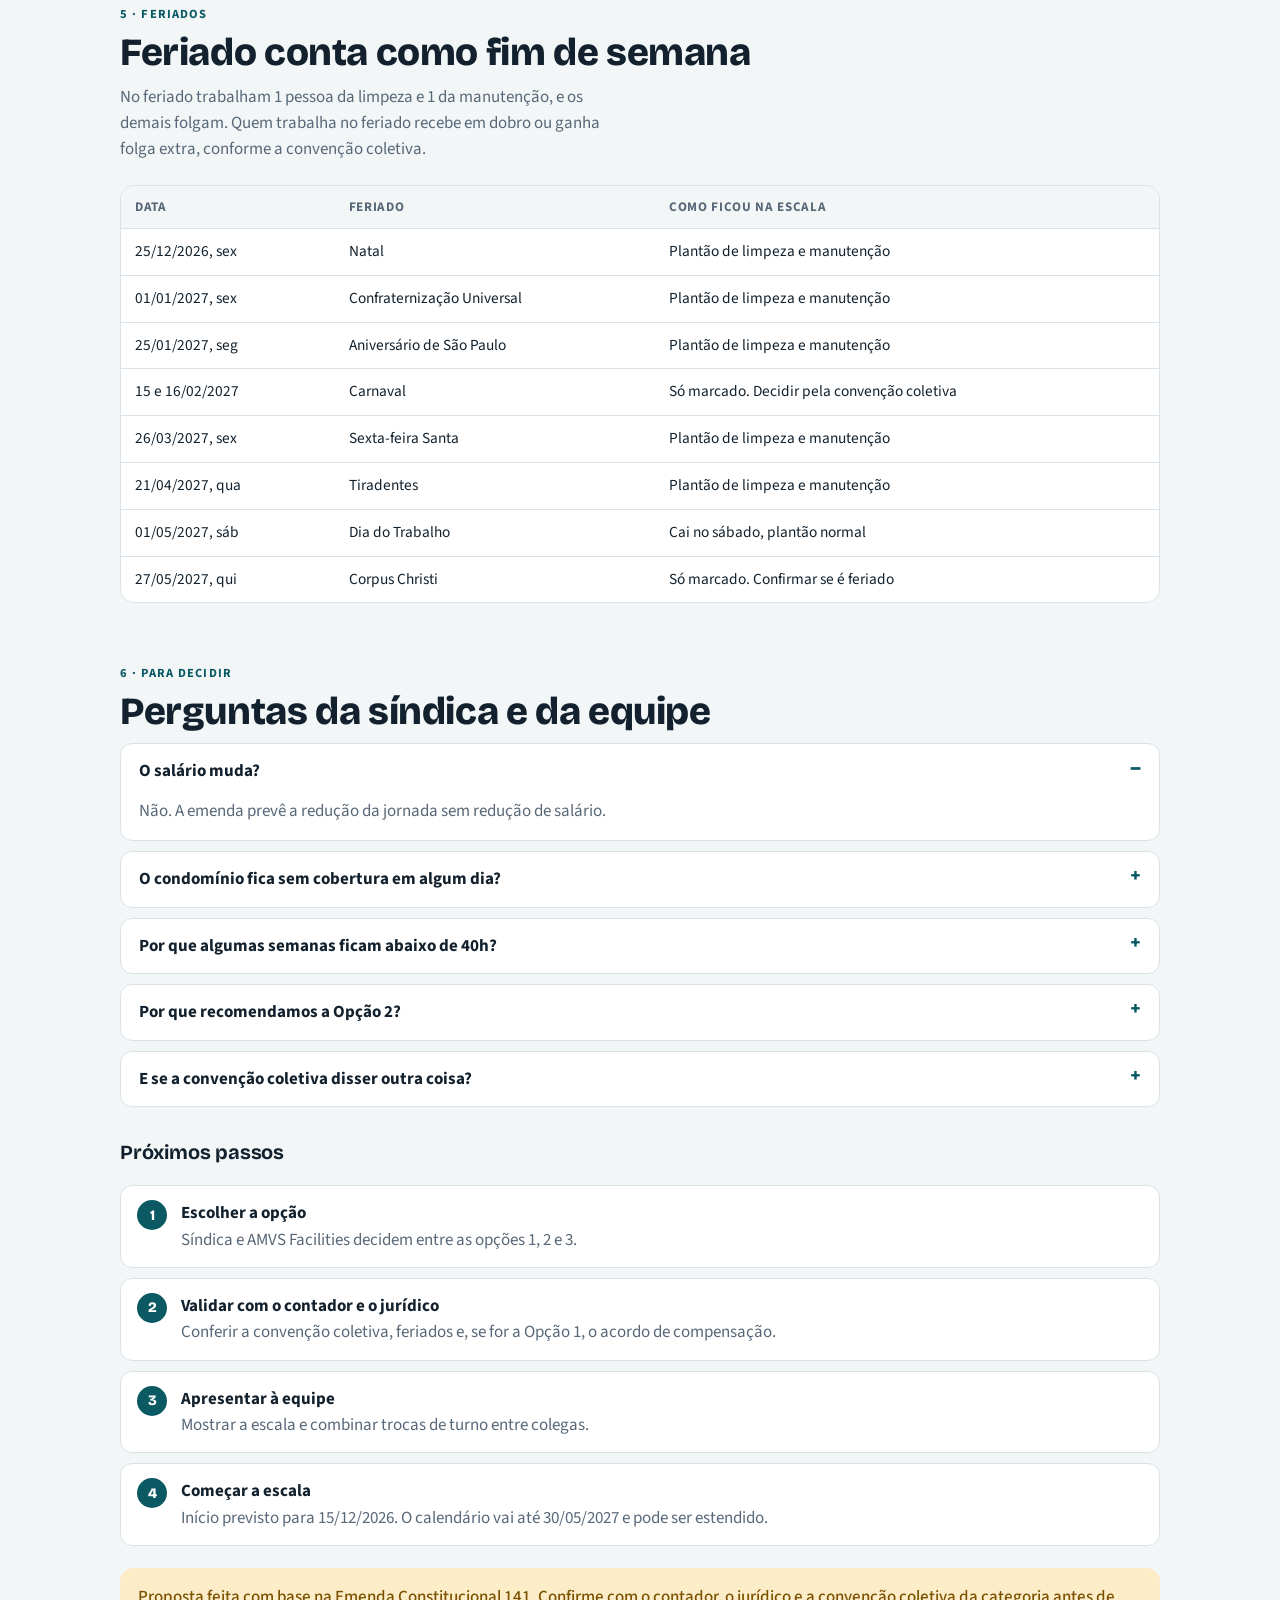
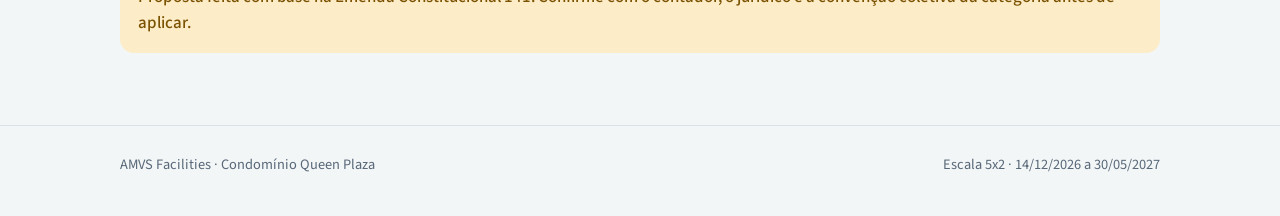
==== commit 8c547c28: "Melhora a experiência do site da escala Adiciona resumo para decisão, visão Minha escala (calendário" ====
--- a/src/template.html
+++ b/src/template.html
@@ -187,6 +187,68 @@
 footer{margin-top:64px;padding:28px 0 40px;border-top:1px solid var(--line);color:var(--muted);font-size:.9rem}
 footer .wrap{display:flex;justify-content:space-between;gap:12px;flex-wrap:wrap}
 
+
+[hidden]{display:none!important}
+.btnrow{display:flex;flex-wrap:wrap;gap:10px;margin-top:18px}
+.btn{font:700 .92rem var(--font-b);border-radius:10px;border:1px solid var(--line);background:var(--surface);color:var(--ink);padding:10px 14px;cursor:pointer}
+.btn.primary{background:var(--brand);color:var(--brand-ink);border-color:var(--brand)}
+.btn:hover{filter:brightness(.96)}
+.summary{display:grid;grid-template-columns:repeat(3,1fr);gap:14px;margin-top:22px}
+.summary h3{font-size:1.05rem;margin-bottom:8px}
+.summary ul{margin:0;padding-left:18px;color:var(--muted)}
+.summary li{margin:4px 0}
+.summary b{color:var(--ink)}
+.copybox{margin-top:12px}
+.copybox textarea{width:100%;font:500 .92rem/1.45 var(--font-b);background:var(--surface);color:var(--ink);border:1px solid var(--line);border-radius:10px;padding:10px}
+.toast{position:fixed;left:50%;bottom:22px;transform:translateX(-50%);background:var(--ink);color:var(--bg);padding:10px 16px;border-radius:10px;font-weight:600;font-size:.92rem;z-index:50;max-width:90vw;opacity:0;pointer-events:none;transition:opacity .2s}
+.toast.on{opacity:1}
+.ex-head .push{margin-left:auto}
+.ex-bar{display:flex;flex-wrap:wrap;gap:12px;align-items:center;padding:14px 18px 0}
+.cards{display:none;padding:12px 18px 4px;gap:10px;grid-template-columns:1fr}
+.pc{border:1px solid var(--line);border-radius:14px;padding:12px;background:var(--surface)}
+.pc .top{display:flex;align-items:center;justify-content:space-between;gap:10px;margin-bottom:10px}
+.pc .nm2{display:flex;align-items:center;gap:9px;line-height:1.15}
+.pc .nm2 small{display:block;color:var(--muted);font-weight:500;font-size:.78rem}
+.pc .mini div{font-size:.72rem;padding:7px 0 6px}
+.pc .mini small{font-size:.7rem;margin-top:2px}
+.legendnote{color:var(--muted);font-size:.88rem}
+.pchips{display:flex;gap:8px;flex-wrap:wrap;padding:14px 18px 0}
+.pchip{display:inline-flex;align-items:center;gap:8px;font:700 .92rem var(--font-b);border:1px solid var(--line);background:var(--surface);color:var(--ink);padding:6px 12px 6px 6px;border-radius:999px;cursor:pointer}
+.pchip .av{width:28px;height:28px;font-size:.8rem}
+.pchip[aria-pressed="true"]{background:var(--brand);color:var(--brand-ink);border-color:var(--brand)}
+.mcal{display:grid;grid-template-columns:repeat(7,1fr);gap:5px;padding:12px 18px}
+.mcal .dh{text-align:center;font:700 .72rem var(--font-b);color:var(--muted);text-transform:uppercase}
+.mcal .d{border-radius:10px;min-height:56px;padding:4px 5px;font-weight:700;font-size:.8rem;display:flex;flex-direction:column;justify-content:space-between;align-items:center}
+.mcal .d i{font-style:normal;font-weight:600;font-size:.7rem;opacity:.85;align-self:flex-start}
+.mcal .d.out{background:transparent;border:1px dashed var(--line);color:var(--muted)}
+.mcal .d.hol{box-shadow:inset 0 0 0 2px var(--accent)}
+.pinfo{padding:0 18px 14px;display:grid;gap:10px}
+.pinfo .row{display:flex;flex-wrap:wrap;gap:8px}
+.pinfo p{color:var(--muted);font-size:.95rem}
+.pinfo p b{color:var(--ink)}
+.dayctl{display:flex;flex-wrap:wrap;gap:10px;align-items:center;padding:14px 18px 0}
+.dayctl input{font:600 1rem var(--font-b);padding:9px 10px;border-radius:10px;border:1px solid var(--line);background:var(--surface);color:var(--ink)}
+.dayres{padding:12px 18px 16px;display:grid;gap:8px}
+.dayres h4{font:800 1.2rem var(--font-d);margin:0}
+.dayrow{display:flex;align-items:center;gap:12px;border:1px solid var(--line);border-radius:12px;padding:10px 12px;background:var(--surface)}
+.dayrow .who{flex:1;line-height:1.2;font-weight:700}
+.dayrow .who small{display:block;color:var(--muted);font-weight:500;font-size:.8rem}
+.dayrow.off{opacity:.65}
+.bar{height:8px;border-radius:99px;background:var(--brand);min-width:2px}
+.barbox{background:var(--line);border-radius:99px;height:8px;width:100%;min-width:70px;margin-top:5px}
+td .n{font-weight:700;color:var(--ink)}
+.gloss details p{padding-bottom:14px}
+@media (max-width:820px){.summary{grid-template-columns:1fr}.gridscroll{display:none}.cards{display:grid}.ex-head .push{margin-left:0}}
+@media print{
+  *{-webkit-print-color-adjust:exact;print-color-adjust:exact}
+  .nav,.btnrow,.toast,.copybox,footer,.hero .reco,.weeknav button,.ex-head .seg,.pchips,.dayctl,#printBtn{display:none!important}
+  body{background:#fff;color:#000;font-size:12pt}
+  section{padding:24px 0 0;break-inside:avoid-page}
+  .card,.tablewrap,details{break-inside:avoid}
+  .gridscroll{display:block!important}.cards{display:none!important}
+  body.print-ex main>section:not(#escala),body.print-ex header,body.print-ex #extras,body.print-ex #escala .lead,body.print-ex #escala .eyebrow{display:none!important}
+}
+
 @media (max-width:820px){
   .opts{grid-template-columns:1fr}
   .ba{grid-template-columns:1fr}
@@ -203,6 +265,7 @@
   <div class="wrap">
     <div class="brand"><i>A</i><span>AMVS Facilities</span></div>
     <ul>
+      <li><a href="#resumo">Resumo</a></li>
       <li><a href="#mudanca">O que muda</a></li>
       <li><a href="#opcoes">3 opções</a></li>
       <li><a href="#escala">Escala dia a dia</a></li>
@@ -233,6 +296,36 @@
 </header>
 
 <main>
+<section id="resumo">
+  <div class="wrap">
+    <div class="eyebrow">Resumo para decisão</div>
+    <h2>O essencial em uma tela</h2>
+    <div class="summary">
+      <div class="card"><h3>O que muda</h3><ul>
+        <li><b>2 folgas</b> em toda semana, no lugar de 1</li>
+        <li><b>Até 40h</b> por semana, sem corte de salário</li>
+        <li>Fim de semana e feriado sempre com <b>1 da limpeza e 1 da manutenção</b></li>
+        <li>Início previsto em <b>15/12/2026</b> (EC 141)</li></ul></div>
+      <div class="card" style="border:2px solid var(--brand)"><h3>Recomendação: Opção 2</h3><ul>
+        <li>40h para todos nas semanas normais</li>
+        <li>Nenhum dia acima de 8 horas</li>
+        <li>Plantão de fim de semana de 8h às 17h</li>
+        <li>Não depende de acordo de compensação</li></ul></div>
+      <div class="card"><h3>O que falta decidir</h3><ul>
+        <li>Escolher entre as opções 1, 2 e 3</li>
+        <li>Validação com contador, jurídico e SIEMACO</li>
+        <li>Carnaval e Corpus Christi: feriado ou dia normal</li>
+        <li>Data de início da escala</li></ul></div>
+    </div>
+    <div class="btnrow">
+      <button type="button" class="btn primary" id="copyResumo">Copiar resumo para WhatsApp</button>
+      <button type="button" class="btn" id="printAll">Imprimir página</button>
+      <a class="btn" href="#escala" style="text-decoration:none">Ver a escala dia a dia</a>
+    </div>
+    <div class="copybox" id="copybox1" hidden><p class="legendnote">Selecione o texto abaixo e copie.</p><textarea id="ta1" rows="9" readonly></textarea></div>
+  </div>
+</section>
+
 <section id="mudanca">
   <div class="wrap">
     <div class="eyebrow">1 · O que muda</div>
@@ -355,22 +448,64 @@
 
     <div class="card explorer">
       <div class="ex-head">
-        <div class="seg" role="group" aria-label="Opção">
+        <div class="seg" id="optseg" role="group" aria-label="Opção">
           <button type="button" data-opt="1" aria-pressed="false">Opção 1</button>
           <button type="button" data-opt="2" aria-pressed="true">Opção 2</button>
           <button type="button" data-opt="3" aria-pressed="false">Opção 3</button>
         </div>
-        <div class="weeknav">
-          <button type="button" id="prev" aria-label="Semana anterior">‹</button>
-          <div class="wl" id="wl" aria-live="polite"></div>
-          <button type="button" id="next" aria-label="Próxima semana">›</button>
+        <div class="seg" id="viewseg" role="group" aria-label="Visão">
+          <button type="button" data-view="week" aria-pressed="true">Semana</button>
+          <button type="button" data-view="person" aria-pressed="false">Minha escala</button>
+          <button type="button" data-view="day" aria-pressed="false">Quem está no dia</button>
+        </div>
+        <button type="button" class="btn push" id="printBtn">Imprimir esta visão</button>
+      </div>
+
+      <div id="v-week">
+        <div class="ex-bar">
+          <div class="weeknav" style="margin-left:0">
+            <button type="button" id="prev" aria-label="Semana anterior">‹</button>
+            <div class="wl" id="wl" aria-live="polite"></div>
+            <button type="button" id="next" aria-label="Próxima semana">›</button>
+          </div>
+        </div>
+        <div class="gridscroll"><div class="sched" id="sched"></div></div>
+        <div class="cards" id="cards"></div>
+        <div class="ex-sum" id="exsum" style="padding-top:12px"></div>
+        <div class="ex-note" id="exnote"></div>
+      </div>
+
+      <div id="v-person" hidden>
+        <div class="pchips" id="pchips"></div>
+        <div class="ex-bar">
+          <div class="weeknav" style="margin-left:0">
+            <button type="button" id="mprev" aria-label="Mês anterior">‹</button>
+            <div class="wl" id="ml"></div>
+            <button type="button" id="mnext" aria-label="Próximo mês">›</button>
+          </div>
+          <span class="legendnote">Laranja com P = plantão. Contorno amarelo = feriado ou data especial.</span>
+        </div>
+        <div class="mcal" id="mcal"></div>
+        <div class="pinfo">
+          <div class="row" id="pstats"></div>
+          <p id="pnext"></p>
+          <div class="btnrow" style="margin-top:0"><button type="button" class="btn primary" id="copyPerson">Copiar escala para WhatsApp</button></div>
+          <div class="copybox" id="copybox2" hidden><p class="legendnote">Selecione o texto abaixo e copie.</p><textarea id="ta2" rows="9" readonly></textarea></div>
         </div>
       </div>
-      <div class="gridscroll"><div class="sched" id="sched"></div></div>
-      <div class="ex-sum" id="exsum"></div>
-      <div class="ex-note" id="exnote"></div>
-    </div>
-
+
+      <div id="v-day" hidden>
+        <div class="dayctl">
+          <button type="button" class="btn" id="dprev" aria-label="Dia anterior">‹</button>
+          <input type="date" id="dayin" aria-label="Escolher o dia" min="2026-12-14" max="2027-05-30">
+          <button type="button" class="btn" id="dnext" aria-label="Próximo dia">›</button>
+          <button type="button" class="btn primary" id="dtoday">Hoje</button>
+        </div>
+        <div class="dayres" id="dayres" aria-live="polite"></div>
+      </div>
+    </div>
+
+    <div id="extras">
     <h3 style="margin-top:34px">Mapa de horas por pessoa</h3>
     <p class="lead" style="margin-top:6px">Cada quadrado é uma semana. Verde é 40h. Amarelo e vermelho são semanas com menos horas. Toque em um quadrado para ver a semana acima.</p>
     <div class="heat"><div class="hm" id="hm"></div></div>
@@ -379,6 +514,10 @@
       <span class="pill" style="background:var(--warn-bg);color:var(--warn-fg)">36h a 39h</span>
       <span class="pill" style="background:var(--bad-bg);color:var(--bad-fg)">menos de 36h, semana com feriado</span>
     </div>
+    <h3 style="margin-top:34px">Quantos fins de semana cada um trabalha</h3>
+    <p class="lead" style="margin-top:6px">Contagem nas 24 semanas da escala, para a opção escolhida acima. Feriado em dia útil entra como plantão.</p>
+    <div class="tablewrap"><table id="wkcount"></table></div>
+  </div>
   </div>
 </section>
 
@@ -401,6 +540,15 @@
         <thead><tr><th>Semana</th><th>Limpeza sábado</th><th>Limpeza domingo</th><th>Manutenção sábado</th><th>Manutenção domingo</th></tr></thead>
         <tbody id="rotbody"></tbody>
       </table>
+    </div>
+    <h3 style="margin-top:34px">Glossário</h3>
+    <div class="gloss">
+      <details><summary>Plantão</summary><p>Dia em que a pessoa trabalha no sábado, no domingo ou em feriado, dentro do rodízio. Aparece em laranja na escala.</p></details>
+      <details><summary>5x2</summary><p>Cinco dias de trabalho e dois dias de folga em toda semana. Substitui o 6x1, com seis dias de trabalho e um de folga.</p></details>
+      <details><summary>Descanso semanal remunerado (DSR)</summary><p>É a folga paga. A EC 141 garante dois por semana, sendo um deles preferencialmente no domingo.</p></details>
+      <details><summary>Compensação de horas</summary><p>Trabalhar mais em um dia para trabalhar menos em outro, com acordo. A Opção 1 depende disso, porque tem dias de 9 horas.</p></details>
+      <details><summary>Semana livre</summary><p>Semana da limpeza sem plantão: sábado e domingo de folga, com 5 dias de 8 horas.</p></details>
+      <details><summary>Feriado em dia útil</summary><p>Na escala conta como fim de semana: trabalham 1 da limpeza e 1 da manutenção, e os demais folgam.</p></details>
     </div>
   </div>
 </section>
@@ -457,6 +605,7 @@
   </div>
 </footer>
 
+<div class="toast" id="toast" role="status" aria-live="polite"></div>
 <script>
 const DATA = __DATA__;
 const PEOPLE = [
@@ -501,6 +650,24 @@
 $('rotbody').innerHTML = ROT.map(r=>'<tr>'+r.map((c,i)=>'<td'+(i===0?' style="font-weight:700"':'')+'>'+c+'</td>').join('')+'</tr>').join('');
 
 /* explorer */
+const SHORT={'Folga':'Folga','8h–17h':'8h','8h–18h':'9h','8h–12h':'P 4h','Plantão 8h–17h':'P 8h'};
+const TIME={'Folga':'Folga','8h–17h':'8h às 17h','8h–18h':'8h às 18h (9 horas)','8h–12h':'Plantão, 8h às 12h','Plantão 8h–17h':'Plantão, 8h às 17h'};
+const WDL=['segunda','terça','quarta','quinta','sexta','sábado','domingo'];
+const MN=['janeiro','fevereiro','março','abril','maio','junho','julho','agosto','setembro','outubro','novembro','dezembro'];
+const MV=[[2026,11],[2027,0],[2027,1],[2027,2],[2027,3],[2027,4]];
+const PLANT=new Set(['8h–12h','Plantão 8h–17h']);
+const idxByDate={}; DATA[2].forEach((r,i)=>idxByDate[r[0]]=i);
+const START=DATA[2][0][0], END=DATA[2][DATA[2].length-1][0];
+let view='week', person=0, mi=0, dayIdx=0;
+
+function toast(m){const t=$('toast');t.textContent=m;t.classList.add('on');clearTimeout(toast.h);toast.h=setTimeout(()=>t.classList.remove('on'),2600)}
+async function copyText(text,boxId,taId){
+  try{ await navigator.clipboard.writeText(text); toast('Copiado. É só colar no WhatsApp.'); $(boxId).hidden=true; }
+  catch(e){ $(boxId).hidden=false; const ta=$(taId); ta.value=text; ta.focus(); ta.select(); toast('Selecione o texto e copie.'); }
+}
+function fmtFull(d){const [y,m,dd]=d.split('-');return dd+'/'+m+'/'+y}
+
+/* semana */
 function renderSched(){
   const rows = weekRows(opt,wk);
   let h = '<div class="hd"></div>';
@@ -508,10 +675,7 @@
   h += '<div class="hd">Horas</div>';
   PEOPLE.forEach((p,pi)=>{
     h += '<div class="nm">'+avatar(p)+'<div>'+p.n+'<small>'+p.r+'</small></div></div>';
-    rows.forEach(r=>{
-      const v = r[2+pi];
-      h += '<div class="cell '+CLS[v]+'">'+SUB[v]+'</div>';
-    });
+    rows.forEach(r=>{ const v=r[2+pi]; h += '<div class="cell '+CLS[v]+'">'+SUB[v]+'</div>'; });
     const hh = weekHours(opt,wk,pi);
     h += '<div class="tot '+level(hh)+'">'+hh+'h</div>';
   });
@@ -523,16 +687,24 @@
   });
   h += '<div class="cov"></div>';
   $('sched').innerHTML = h;
+
+  let c='<div class="legendnote">Laranja com P = plantão de fim de semana ou feriado.</div>';
+  PEOPLE.forEach((p,pi)=>{
+    const hh=weekHours(opt,wk,pi);
+    c+='<div class="pc"><div class="top"><div class="nm2">'+avatar(p)+'<div><b>'+p.n+'</b><small>'+p.r+'</small></div></div><span class="tot '+level(hh)+'" style="padding:6px 10px">'+hh+'h</span></div><div class="mini">'
+      +rows.map((r,i)=>'<div class="'+CLS[r[2+pi]]+'">'+WD[i]+' '+r[0].slice(8)+'<small>'+SHORT[r[2+pi]]+'</small></div>').join('')+'</div></div>';
+  });
+  $('cards').innerHTML=c;
+
   const first = rows[0][0], last = rows[6][0];
   $('wl').innerHTML = 'Semana '+(wk+1)+' de '+NW+'<small>'+fmtLong(first)+' a '+fmtLong(last)+'</small>';
   $('prev').disabled = wk===0; $('next').disabled = wk===NW-1;
   const hs = PEOPLE.map((p,pi)=>weekHours(opt,wk,pi));
   const mn = Math.min(...hs), mx = Math.max(...hs);
   const notes = rows.filter(r=>r[7]).map(r=>'<b>'+fmt(r[0])+'</b>: '+r[7]);
-  let sum = '<span class="pill s-n8">Maior jornada da semana: '+mx+'h</span>';
-  sum += '<span class="pill '+(mn>=40?'':'s-w4')+'" '+(mn>=40?'style="background:var(--good-bg);color:var(--good-fg)"':'')+'>Menor jornada da semana: '+mn+'h</span>';
-  $('exsum').innerHTML = sum;
-  $('exnote').innerHTML = notes.length ? notes.join(' · ')+'. Feriado é descanso remunerado, por isso as horas ficam abaixo de 40h.' : 'Semana sem feriado. Cada pessoa folga 2 dias.' + (mn<40 ? '' : ' Todos fecham '+mx+'h.');
+  $('exsum').innerHTML = '<span class="pill s-n8">Maior jornada da semana: '+mx+'h</span>'+
+    '<span class="pill '+(mn>=40?'':'s-w4')+'" '+(mn>=40?'style="background:var(--good-bg);color:var(--good-fg)"':'')+'>Menor jornada da semana: '+mn+'h</span>';
+  $('exnote').innerHTML = notes.length ? notes.join(' · ')+'. Feriado é descanso remunerado, por isso as horas ficam abaixo de 40h.' : 'Semana sem feriado. Cada pessoa folga 2 dias.'+(mn<40?'':' Todos fecham '+mx+'h.');
   document.querySelectorAll('.hm button').forEach(b=>b.classList.toggle('sel', +b.dataset.w===wk));
 }
 function renderHeat(){
@@ -547,18 +719,126 @@
   });
   $('hm').innerHTML = h;
   $('hm').querySelectorAll('button').forEach(b=>b.addEventListener('click',()=>{
-    wk = +b.dataset.w; renderSched();
+    wk = +b.dataset.w; setView('week'); renderSched();
     $('escala').scrollIntoView({behavior:'smooth'});
   }));
 }
-document.querySelectorAll('.seg button').forEach(b=>b.addEventListener('click',()=>{
-  opt = +b.dataset.opt;
-  document.querySelectorAll('.seg button').forEach(x=>x.setAttribute('aria-pressed', String(x===b)));
-  renderHeat(); renderSched();
+
+/* minha escala (mês) */
+function renderMonth(){
+  $('pchips').innerHTML=PEOPLE.map((q,i)=>'<button type="button" class="pchip" data-p="'+i+'" aria-pressed="'+(i===person)+'">'+avatar(q)+q.n+'</button>').join('');
+  $('pchips').querySelectorAll('button').forEach(b=>b.addEventListener('click',()=>{person=+b.dataset.p;renderMonth();}));
+  const [y,m]=MV[mi];
+  $('ml').textContent=MN[m][0].toUpperCase()+MN[m].slice(1)+' de '+y;
+  $('mprev').disabled=mi===0; $('mnext').disabled=mi===MV.length-1;
+  let h=WD.map(d=>'<div class="dh">'+d+'</div>').join('');
+  const off=(new Date(y,m,1).getDay()+6)%7, nd=new Date(y,m+1,0).getDate();
+  for(let i=0;i<off;i++) h+='<div></div>';
+  for(let d=1;d<=nd;d++){
+    const key=y+'-'+String(m+1).padStart(2,'0')+'-'+String(d).padStart(2,'0');
+    const ri=idxByDate[key];
+    if(ri===undefined){ h+='<div class="d out"><i>'+d+'</i></div>'; continue; }
+    const r=DATA[opt][ri], v=r[2+person];
+    h+='<div class="d '+CLS[v]+(r[7]?' hol':'')+'"'+(r[7]?' title="'+r[7]+'"':'')+'><i>'+d+'</i><span>'+SHORT[v]+'</span></div>';
+  }
+  $('mcal').innerHTML=h;
+
+  let sab=0,dom=0,free=0,pl=0;
+  for(let w=0;w<NW;w++){ const s=DATA[opt][w*7+5][2+person], d=DATA[opt][w*7+6][2+person]; if(s!=='Folga')sab++; if(d!=='Folga')dom++; if(s==='Folga'&&d==='Folga')free++; }
+  DATA[opt].forEach(r=>{ if(PLANT.has(r[2+person])) pl++; });
+  $('pstats').innerHTML='<span class="pill s-w4">'+pl+' plantões em 24 semanas</span><span class="pill s-folga">'+free+' fins de semana livres</span><span class="pill s-n8">'+sab+' sábados e '+dom+' domingos trabalhados</span>';
+  const nxt=[]; for(let i=wk*7;i<DATA[opt].length&&nxt.length<6;i++){ const r=DATA[opt][i]; if(PLANT.has(r[2+person])) nxt.push(r[1].toLowerCase()+' '+fmt(r[0])+' ('+TIME[r[2+person]].replace('Plantão, ','')+')'); }
+  $('pnext').innerHTML='<b>Próximos plantões de '+PEOPLE[person].n+'</b> a partir da semana '+(wk+1)+': '+(nxt.length?nxt.join(', '):'nenhum no período')+'.';
+}
+
+/* quem está no dia */
+function renderDay(){
+  const r=DATA[opt][dayIdx]; $('dayin').value=r[0];
+  const wd=(new Date(+r[0].slice(0,4),+r[0].slice(5,7)-1,+r[0].slice(8,10)).getDay()+6)%7;
+  let l=0,m=0, rows='';
+  PEOPLE.forEach((p,pi)=>{
+    const v=r[2+pi], on=v!=='Folga';
+    if(on){ if(p.g==='l') l++; else m++; }
+    rows+='<div class="dayrow'+(on?'':' off')+'">'+avatar(p)+'<div class="who">'+p.n+'<small>'+p.r+'</small></div><span class="pill '+CLS[v]+'">'+TIME[v]+'</span></div>';
+  });
+  $('dayres').innerHTML='<h4>'+WDL[wd][0].toUpperCase()+WDL[wd].slice(1)+', '+fmtFull(r[0])+'</h4>'+
+    '<div class="ex-sum" style="padding:0"><span class="pill s-n8">Limpeza no condomínio: '+l+'</span><span class="pill s-n8">Manutenção no condomínio: '+m+'</span></div>'+
+    (r[7]?'<p class="legendnote"><b>'+r[7]+'</b></p>':'')+rows;
+  $('dprev').disabled=dayIdx===0; $('dnext').disabled=dayIdx===DATA[opt].length-1;
+}
+
+/* contagem de fins de semana */
+function renderCounts(){
+  let h='<thead><tr><th>Pessoa</th><th>Sábados trabalhados</th><th>Domingos trabalhados</th><th>Fins de semana livres</th><th>Feriados em dia útil</th></tr></thead><tbody>';
+  const cell=(n,t)=>'<td><span class="n">'+n+'</span> de '+t+'<div class="barbox"><div class="bar" style="width:'+Math.round(n/t*100)+'%"></div></div></td>';
+  PEOPLE.forEach((p,pi)=>{
+    let sab=0,dom=0,free=0,hol=0;
+    for(let w=0;w<NW;w++){ const s=DATA[opt][w*7+5][2+pi], d=DATA[opt][w*7+6][2+pi]; if(s!=='Folga')sab++; if(d!=='Folga')dom++; if(s==='Folga'&&d==='Folga')free++; }
+    DATA[opt].forEach(r=>{ if(r[7]&&r[7].startsWith('FERIADO')&&r[1]!=='Sáb'&&r[1]!=='Dom'&&r[2+pi]!=='Folga') hol++; });
+    h+='<tr><td><b>'+p.n+'</b><br><span style="color:var(--muted);font-size:.85rem">'+p.r+'</span></td>'+cell(sab,NW)+cell(dom,NW)+cell(free,NW)+'<td><span class="n">'+hol+'</span></td></tr>';
+  });
+  $('wkcount').innerHTML=h+'</tbody>';
+}
+
+/* visões */
+function setView(v){
+  view=v;
+  ['week','person','day'].forEach(k=>{ $('v-'+k).hidden=(k!==v); });
+  document.querySelectorAll('#viewseg button').forEach(b=>b.setAttribute('aria-pressed',String(b.dataset.view===v)));
+  if(v==='person') renderMonth(); if(v==='day') renderDay();
+}
+function renderAll(){ renderHeat(); renderSched(); renderCounts(); if(view==='person') renderMonth(); if(view==='day') renderDay(); }
+
+document.querySelectorAll('#optseg button').forEach(b=>b.addEventListener('click',()=>{
+  opt=+b.dataset.opt;
+  document.querySelectorAll('#optseg button').forEach(x=>x.setAttribute('aria-pressed',String(x===b)));
+  renderAll();
 }));
+document.querySelectorAll('#viewseg button').forEach(b=>b.addEventListener('click',()=>setView(b.dataset.view)));
 $('prev').addEventListener('click',()=>{ if(wk>0){wk--;renderSched();} });
 $('next').addEventListener('click',()=>{ if(wk<NW-1){wk++;renderSched();} });
-renderHeat(); renderSched();
+$('mprev').addEventListener('click',()=>{ if(mi>0){mi--;renderMonth();} });
+$('mnext').addEventListener('click',()=>{ if(mi<MV.length-1){mi++;renderMonth();} });
+$('dprev').addEventListener('click',()=>{ if(dayIdx>0){dayIdx--;renderDay();} });
+$('dnext').addEventListener('click',()=>{ if(dayIdx<DATA[opt].length-1){dayIdx++;renderDay();} });
+$('dayin').addEventListener('change',e=>{ const i=idxByDate[e.target.value]; if(i===undefined){ toast('A escala vai de 14/12/2026 a 30/05/2027.'); renderDay(); } else { dayIdx=i; renderDay(); } });
+function todayKey(){ const d=new Date(); return d.getFullYear()+'-'+String(d.getMonth()+1).padStart(2,'0')+'-'+String(d.getDate()).padStart(2,'0'); }
+$('dtoday').addEventListener('click',()=>{ const i=idxByDate[todayKey()]; if(i===undefined){ toast('A escala começa em 14/12/2026. Mostrando o primeiro dia.'); dayIdx=0; } else dayIdx=i; renderDay(); });
+{ const i=idxByDate[todayKey()]; dayIdx = i===undefined ? 0 : i; }
+
+/* copiar */
+$('copyResumo').addEventListener('click',()=>{
+  const t='*Escala 5x2 – Queen Plaza (AMVS Facilities)*\n\n'+
+   '• Todos folgam 2 dias em toda semana, sem corte de salário.\n'+
+   '• Até 40h por semana nas semanas normais.\n'+
+   '• Sábado, domingo e feriado: sempre 1 da limpeza e 1 da manutenção.\n'+
+   '• Recomendação: Opção 2 (plantão de fim de semana de 8h, 40h para todos).\n'+
+   '• Início previsto: 15/12/2026 (EC 141).\n\n'+
+   'Escala completa: '+location.href.split('#')[0]+'\n\n'+
+   'Proposta sujeita à validação com contador, jurídico e SIEMACO.';
+  copyText(t,'copybox1','ta1');
+});
+$('copyPerson').addEventListener('click',()=>{
+  const p=PEOPLE[person]; let t='*Escala de '+p.n+' – Queen Plaza (Opção '+opt+')*\n';
+  for(let w=wk;w<Math.min(wk+4,NW);w++){
+    const rows=weekRows(opt,w);
+    t+='\nSemana '+fmt(rows[0][0])+' a '+fmt(rows[6][0])+' ('+weekHours(opt,w,person)+'h)\n'+rows.map((r,i)=>WD[i]+' '+fmt(r[0])+': '+TIME[r[2+person]].replace('Plantão, ','plantão ')).join('\n')+'\n';
+  }
+  t+='\nEscala completa: '+location.href.split('#')[0];
+  copyText(t,'copybox2','ta2');
+});
+
+/* imprimir */
+function doPrint(exOnly){
+  if(exOnly) document.body.classList.add('print-ex');
+  try{ window.print(); }catch(e){}
+  setTimeout(()=>document.body.classList.remove('print-ex'),1500);
+}
+window.addEventListener('afterprint',()=>document.body.classList.remove('print-ex'));
+$('printBtn').addEventListener('click',()=>doPrint(true));
+$('printAll').addEventListener('click',()=>doPrint(false));
+
+renderAll();
 </script>
 </body>
 </html>
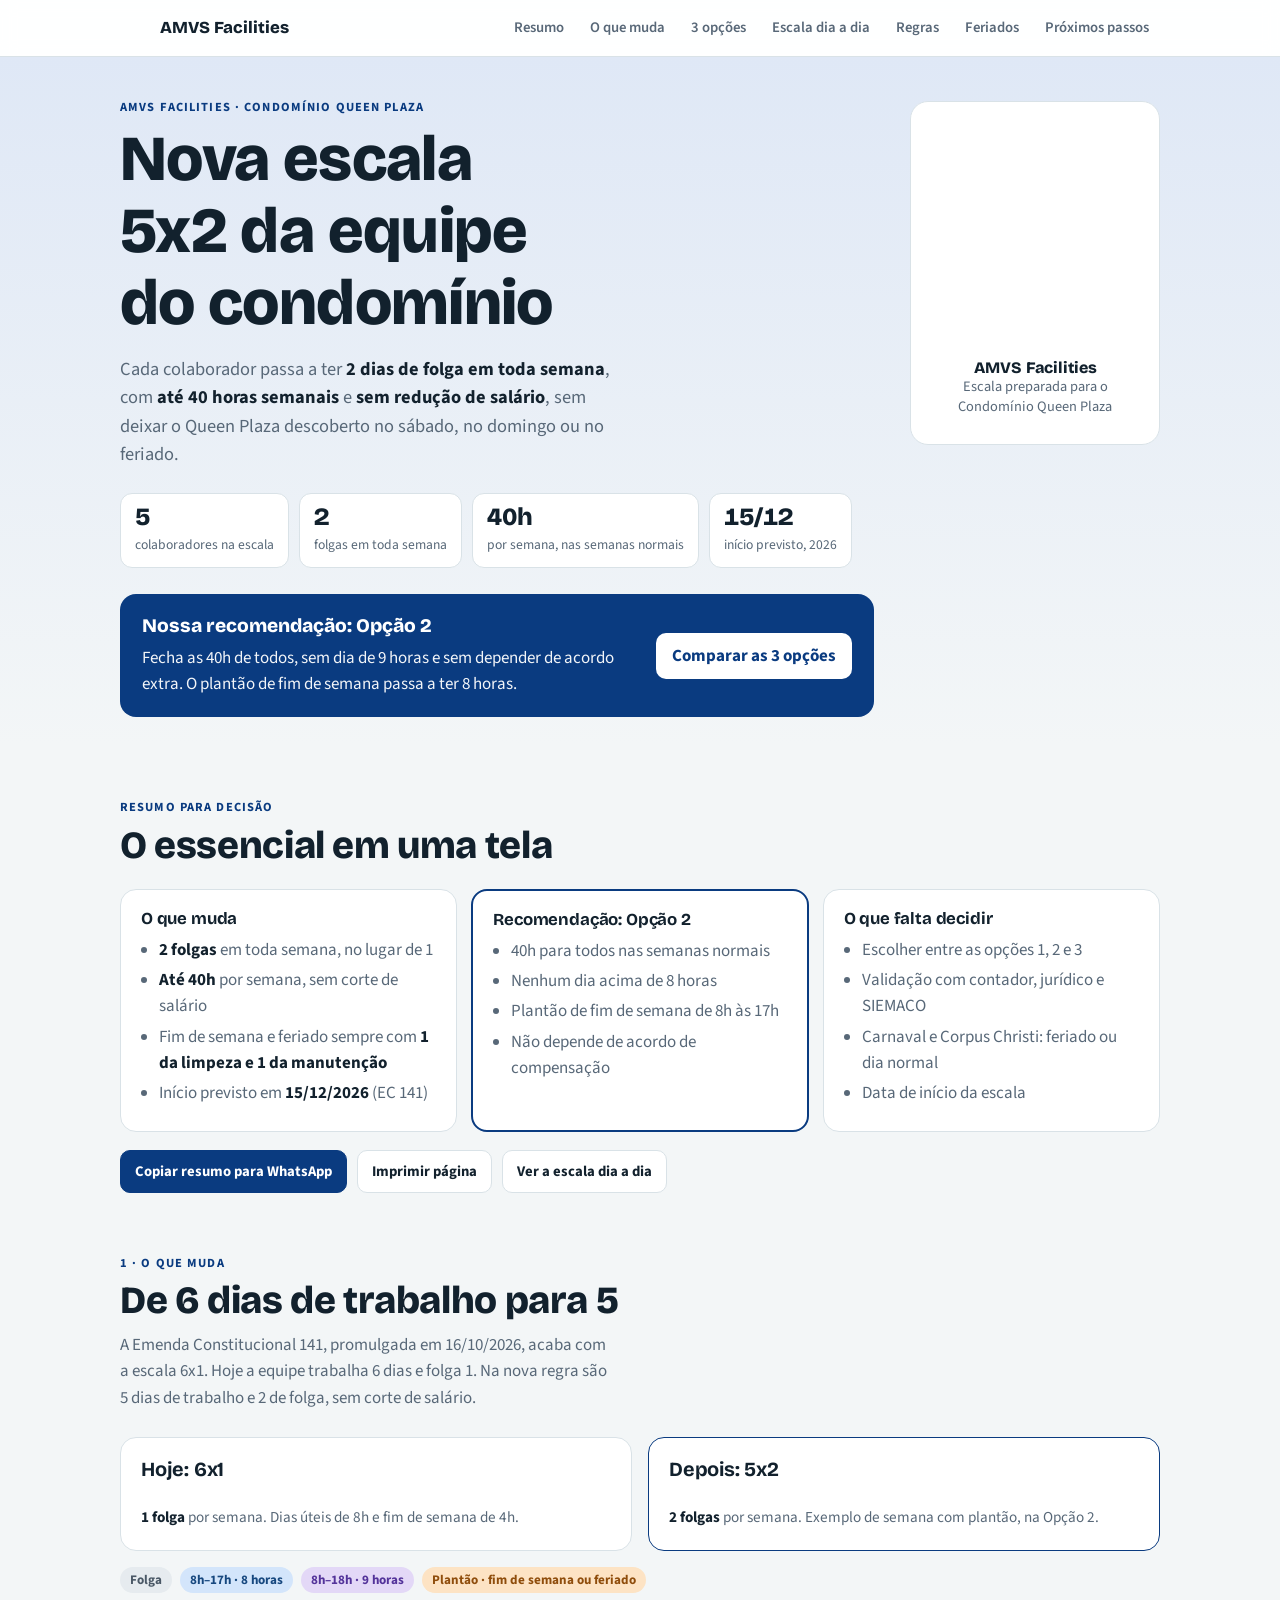
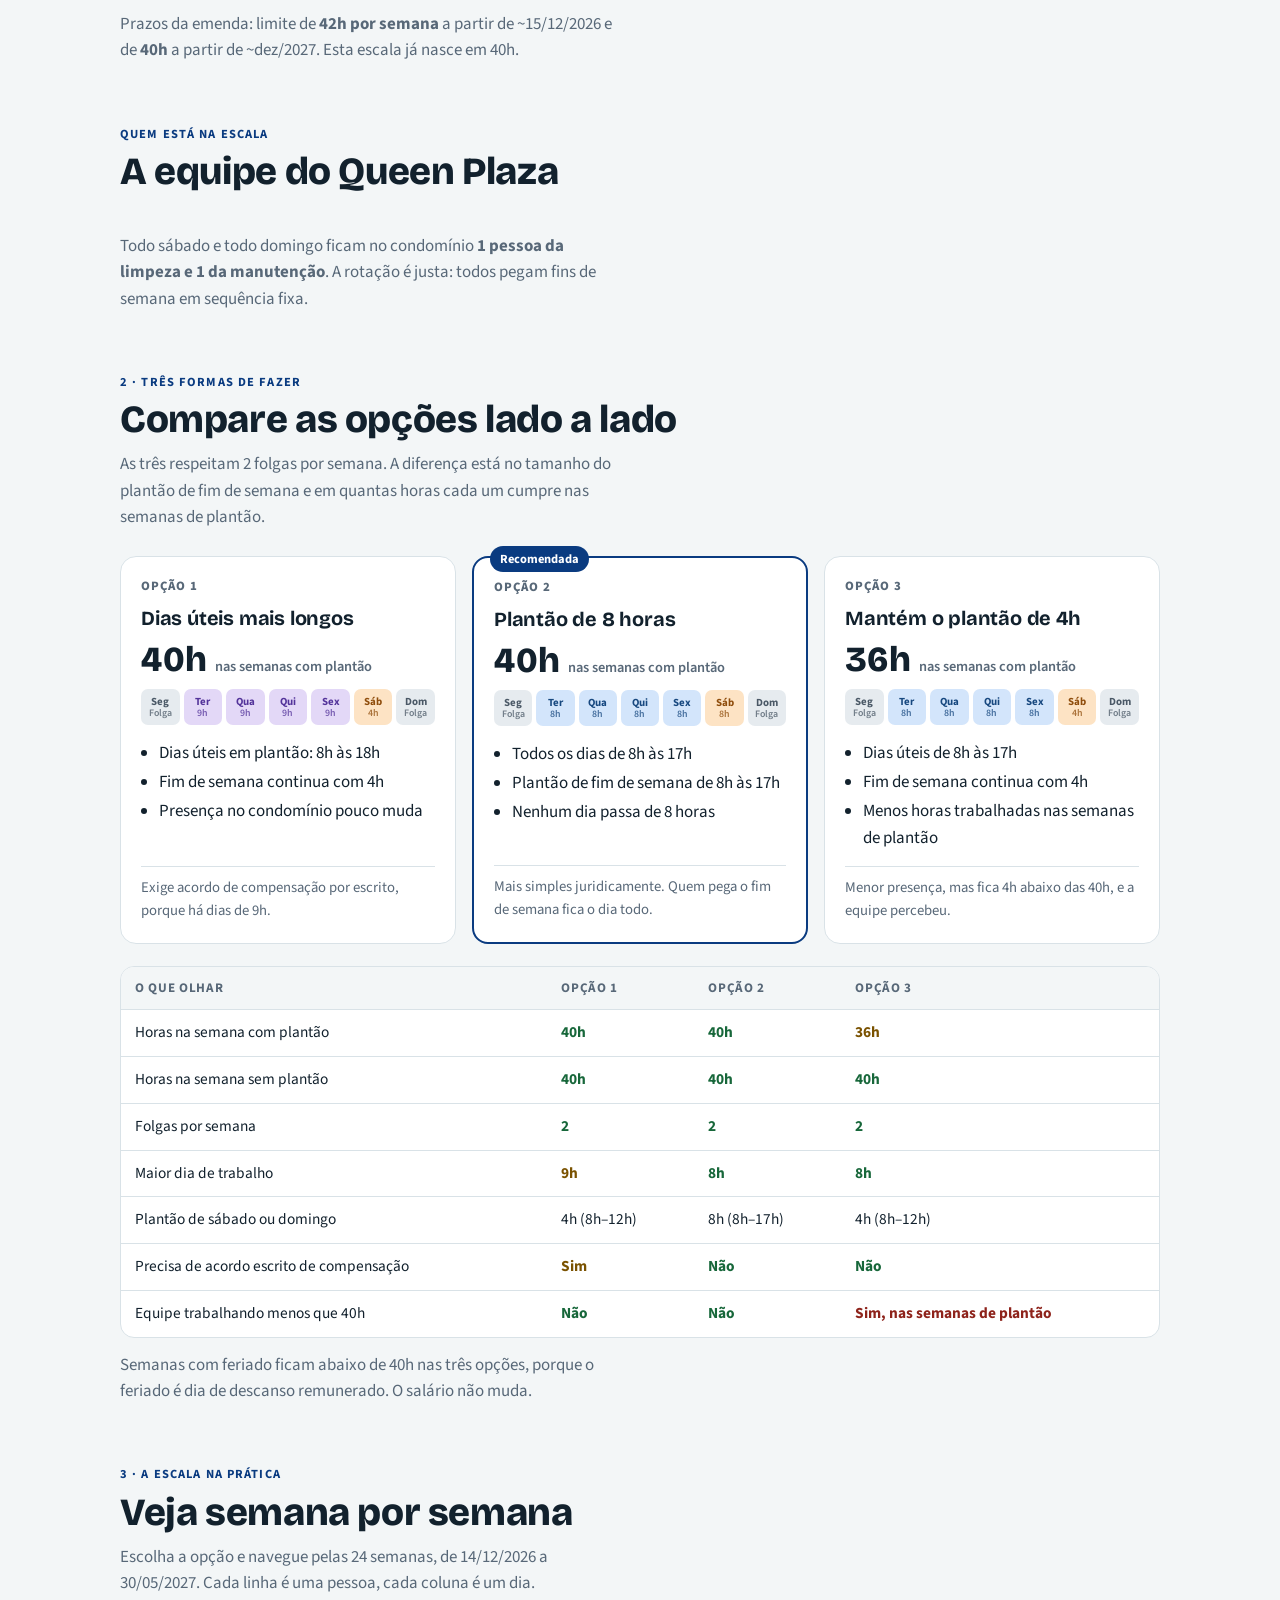
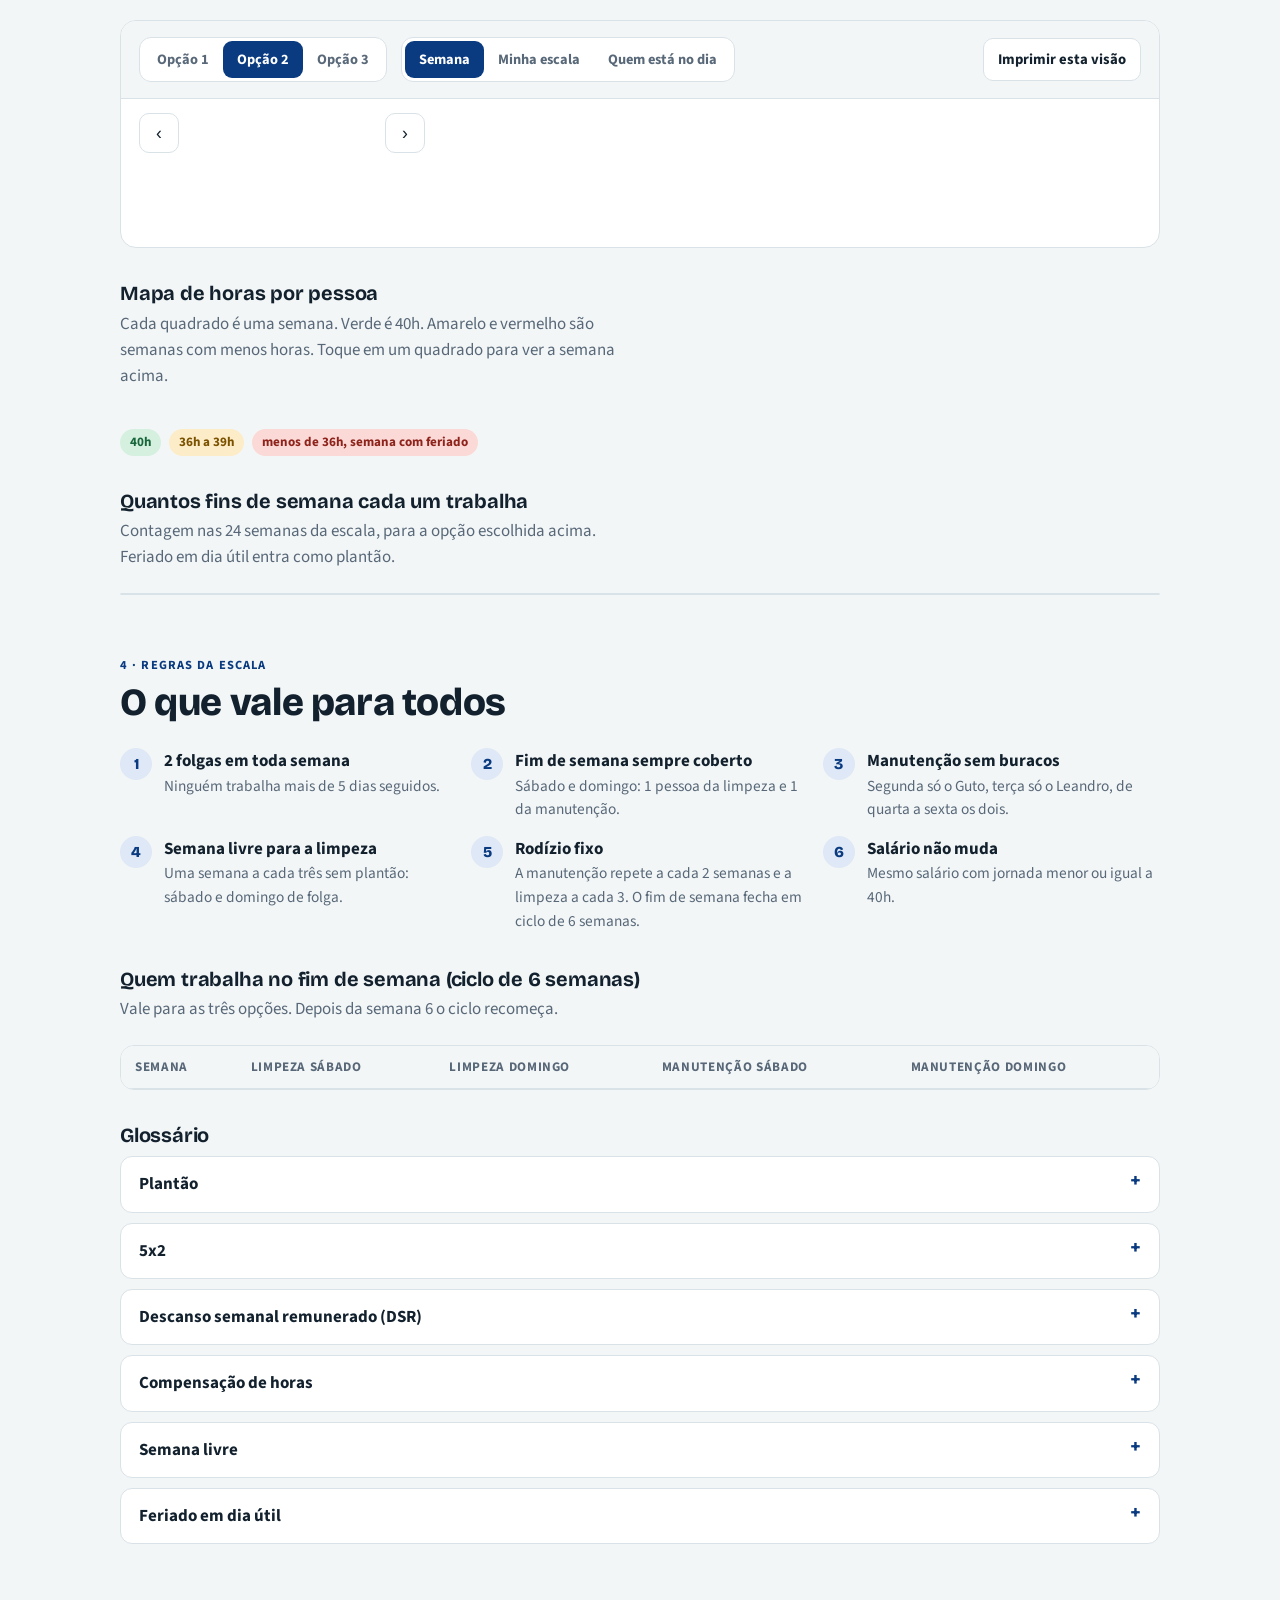
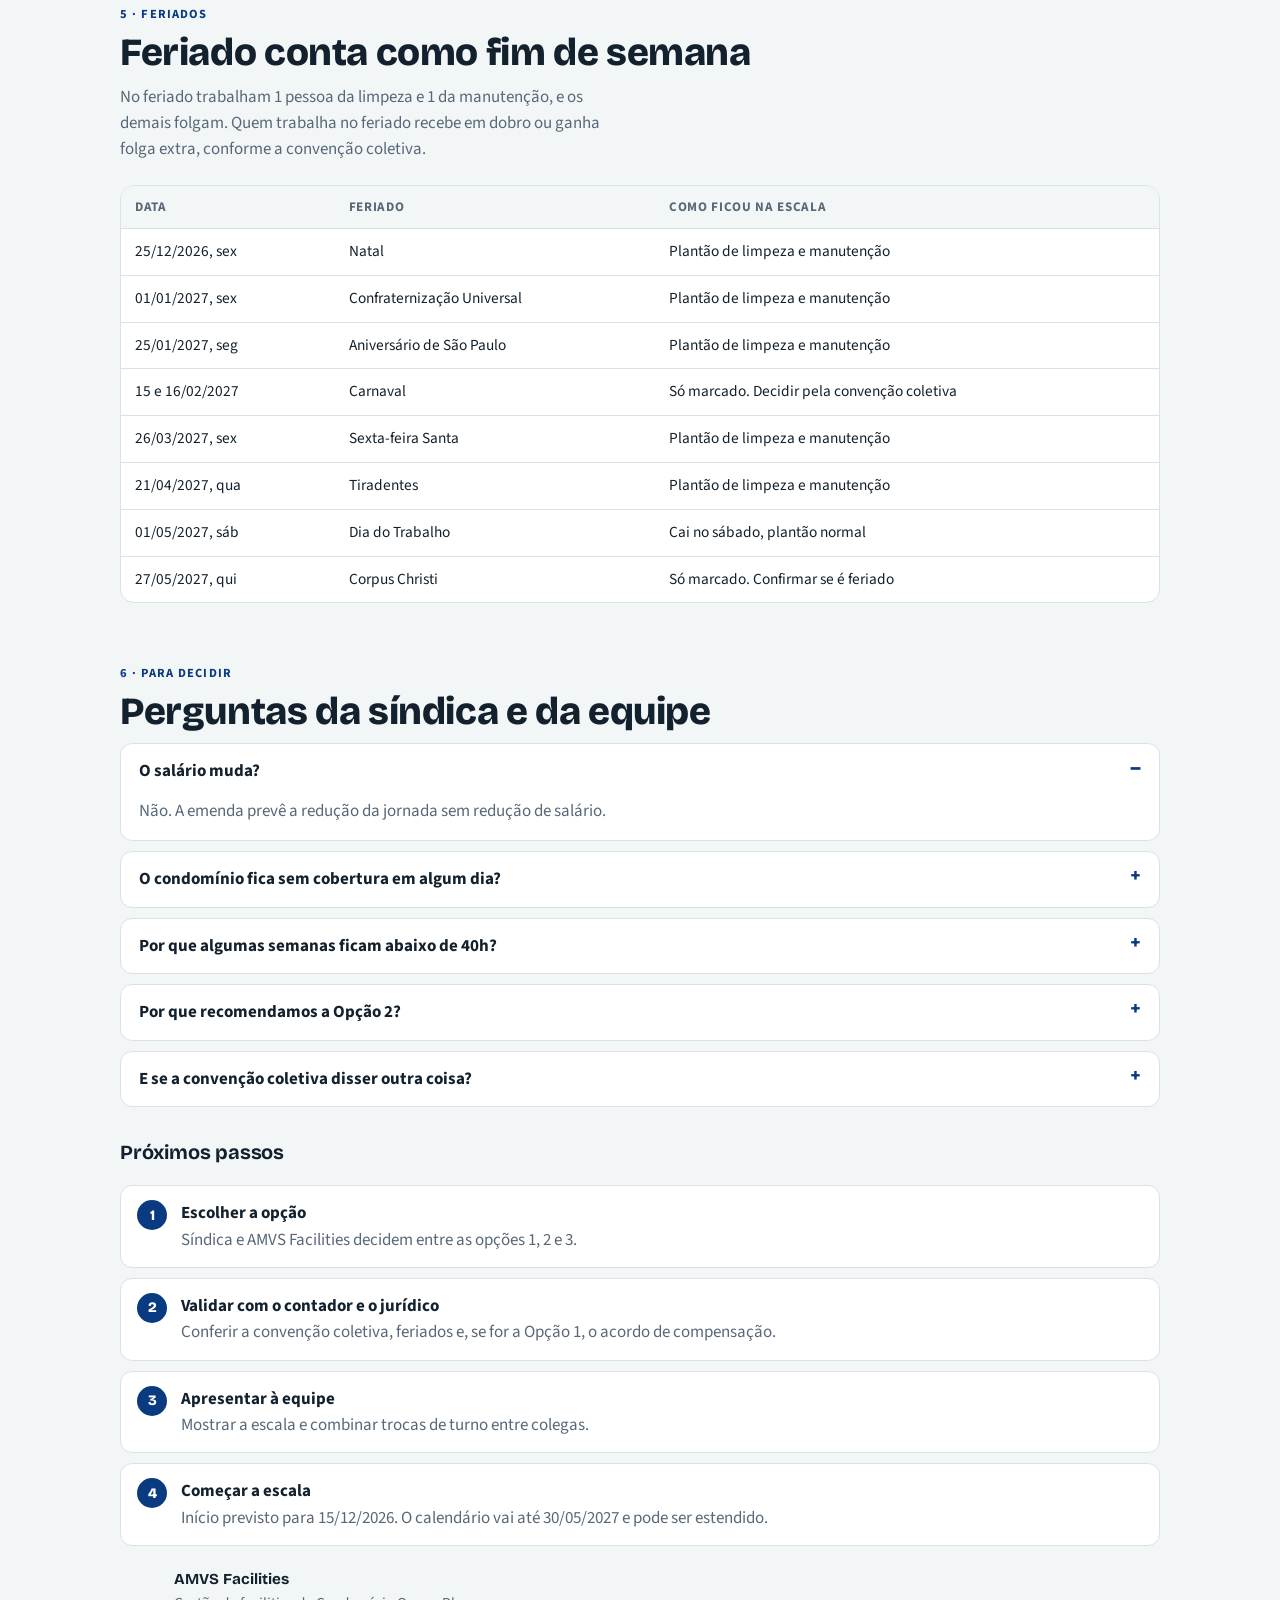
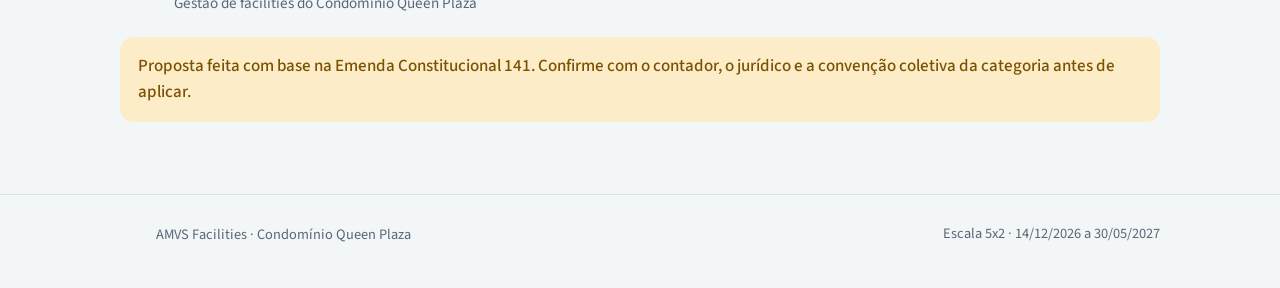
==== commit 01f90854: "Inclui logo e nome da AMVS Facilities no site Logo no menu, no topo (cartão e faixa do celular), no " ====
--- a/src/template.html
+++ b/src/template.html
@@ -4,6 +4,7 @@
 <meta charset="utf-8">
 <meta name="viewport" content="width=device-width, initial-scale=1">
 <title>Escala 5x2 Queen Plaza</title>
+<link rel="icon" type="image/png" href="__FAVICON__">
 <link rel="preconnect" href="https://fonts.googleapis.com">
 <link rel="preconnect" href="https://fonts.gstatic.com" crossorigin>
 <link href="https://fonts.googleapis.com/css2?family=Bricolage+Grotesque:opsz,wght@12..96,500;12..96,700;12..96,800&family=Source+Sans+3:wght@400;500;600;700&display=swap" rel="stylesheet">
@@ -11,7 +12,7 @@
 /* Layout: faixa de navegação fixa, seções em coluna única de leitura (máx. 1080px), explorador de escala em grade rolável. Marca AMVS em verde-petróleo, turnos com cores próprias. */
 :root{
   --bg:#f3f6f7; --surface:#ffffff; --ink:#12212d; --muted:#586878; --line:#d9e2e7;
-  --brand:#0b5a63; --brand-ink:#ffffff; --brand-soft:#dcefef; --accent:#e0902b;
+  --brand:#0a3b80; --brand-ink:#ffffff; --brand-soft:#dfe8f6; --accent:#e0902b; --logo:#032f6c;
   --folga-bg:#e6ebef; --folga-fg:#4a5866;
   --n8-bg:#d3e5fb; --n8-fg:#17487f;
   --n9-bg:#e3d8f7; --n9-fg:#53339a;
@@ -22,7 +23,7 @@
 }
 @media (prefers-color-scheme:dark){:root:not([data-theme="light"]){
   --bg:#0c1820; --surface:#13242e; --ink:#e8f0f3; --muted:#9db0bc; --line:#26404d;
-  --brand:#4fb8bf; --brand-ink:#08222a; --brand-soft:#17383f; --accent:#f0a64a;
+  --brand:#86b4f4; --brand-ink:#08182c; --brand-soft:#17304f; --accent:#f0a64a; --logo:#d3e3fb;
   --folga-bg:#26343e; --folga-fg:#b4c2cc;
   --n8-bg:#17365a; --n8-fg:#b9d7fb;
   --n9-bg:#35275f; --n9-fg:#d6c8f7;
@@ -31,7 +32,7 @@
   color-scheme:dark;}}
 :root[data-theme="dark"]{
   --bg:#0c1820; --surface:#13242e; --ink:#e8f0f3; --muted:#9db0bc; --line:#26404d;
-  --brand:#4fb8bf; --brand-ink:#08222a; --brand-soft:#17383f; --accent:#f0a64a;
+  --brand:#86b4f4; --brand-ink:#08182c; --brand-soft:#17304f; --accent:#f0a64a; --logo:#d3e3fb;
   --folga-bg:#26343e; --folga-fg:#b4c2cc;
   --n8-bg:#17365a; --n8-fg:#b9d7fb;
   --n9-bg:#35275f; --n9-fg:#d6c8f7;
@@ -56,7 +57,7 @@
 .nav{position:sticky;top:0;z-index:20;background:color-mix(in srgb,var(--surface) 92%,transparent);backdrop-filter:blur(8px);border-bottom:1px solid var(--line)}
 .nav .wrap{display:flex;align-items:center;gap:18px;height:56px}
 .brand{font:800 1.05rem var(--font-d);white-space:nowrap;display:flex;align-items:center;gap:8px}
-.brand i{width:26px;height:26px;border-radius:7px;background:var(--brand);color:var(--brand-ink);display:grid;place-items:center;font:800 .8rem var(--font-d);font-style:normal}
+.brand .logo-mark{width:32px}
 .nav ul{display:flex;gap:4px;list-style:none;margin:0 0 0 auto;padding:0;overflow-x:auto;scrollbar-width:none}
 .nav ul::-webkit-scrollbar{display:none}
 .nav li a{display:block;padding:8px 11px;border-radius:8px;text-decoration:none;color:var(--muted);font-weight:600;font-size:.92rem;white-space:nowrap}
@@ -249,21 +250,42 @@
   body.print-ex main>section:not(#escala),body.print-ex header,body.print-ex #extras,body.print-ex #escala .lead,body.print-ex #escala .eyebrow{display:none!important}
 }
 
+.logo{display:block;background:var(--logo);-webkit-mask:var(--m) center/contain no-repeat;mask:var(--m) center/contain no-repeat}
+.logo-mark{--m:url(__LOGO_MARK__);width:30px;aspect-ratio:160/154;flex:none}
+.logo-full{--m:url(__LOGO_FULL__);width:150px;aspect-ratio:420/600}
+.herogrid{display:grid;grid-template-columns:1fr 250px;gap:36px;align-items:start}
+.herologo{background:var(--surface);border:1px solid var(--line);border-radius:18px;padding:26px 20px;display:grid;gap:16px;justify-items:center;text-align:center;position:sticky;top:76px}
+.herologo p{font-size:.9rem;color:var(--muted);line-height:1.4}
+.herologo p b{display:block;color:var(--ink);font:800 1rem var(--font-d)}
+.cobrand{display:none;align-items:center;gap:10px;margin-bottom:18px;font:700 .95rem var(--font-d)}
+.cobrand .logo-mark{width:38px}
+.cobrand span.x{color:var(--muted);font-weight:500}
+.signoff{display:flex;align-items:center;gap:14px;margin-top:22px;color:var(--muted);font-size:.95rem}
+.signoff .logo-mark{width:40px}
+.signoff b{color:var(--ink);display:block;font-family:var(--font-d)}
+footer .logo-mark{width:26px}
+footer .fb{display:flex;align-items:center;gap:10px}
+.printhead{display:none}
+@media (max-width:820px){.herogrid{grid-template-columns:1fr}.herologo{display:none}.cobrand{display:flex}}
+@media print{.printhead{display:flex;align-items:center;gap:14px;padding:0 0 10px;margin-bottom:6px;border-bottom:2px solid #032f6c}.printhead .logo-mark{width:48px}.printhead b{font:800 1.2rem var(--font-d);display:block}.printhead span{font-size:.95rem;color:#444}.herologo{position:static}}
+
 @media (max-width:820px){
   .opts{grid-template-columns:1fr}
   .ba{grid-template-columns:1fr}
   .weeknav{margin-left:0;width:100%;justify-content:space-between}
   .nav ul{margin-left:0}
-  .brand span{display:none}
+  .brand span:not(.logo){display:none}
 }
 @media (prefers-reduced-motion:reduce){html{scroll-behavior:auto}}
 </style>
 </head>
-<body>
+<body id="top">
+
+<div class="printhead"><span class="logo logo-mark" role="img" aria-label="Logo AMVS Facilities"></span><div><b>Escala 5x2 · Condomínio Queen Plaza</b><span>AMVS Facilities</span></div></div>
 
 <nav class="nav" aria-label="Seções">
   <div class="wrap">
-    <div class="brand"><i>A</i><span>AMVS Facilities</span></div>
+    <a class="brand" href="#top" style="text-decoration:none;color:inherit"><span class="logo logo-mark" role="img" aria-label="Logo AMVS Facilities"></span><span>AMVS Facilities</span></a>
     <ul>
       <li><a href="#resumo">Resumo</a></li>
       <li><a href="#mudanca">O que muda</a></li>
@@ -278,6 +300,8 @@
 
 <header class="hero">
   <div class="wrap">
+  <div class="herogrid"><div class="heroleft">
+    <div class="cobrand"><span class="logo logo-mark" role="img" aria-label="Logo AMVS Facilities"></span><span>AMVS Facilities <span class="x">para o</span> Queen Plaza</span></div>
     <div class="eyebrow">AMVS Facilities · Condomínio Queen Plaza</div>
     <h1>Nova escala 5x2 da equipe do condomínio</h1>
     <p class="sub">Cada colaborador passa a ter <b>2 dias de folga em toda semana</b>, com <b>até 40 horas semanais</b> e <b>sem redução de salário</b>, sem deixar o Queen Plaza descoberto no sábado, no domingo ou no feriado.</p>
@@ -292,6 +316,9 @@
       <p style="margin-top:4px">Fecha as 40h de todos, sem dia de 9 horas e sem depender de acordo extra. O plantão de fim de semana passa a ter 8 horas.</p></div>
       <a href="#opcoes">Comparar as 3 opções</a>
     </div>
+  </div>
+    <aside class="herologo" aria-label="Quem preparou"><span class="logo logo-full" role="img" aria-label="Logo AMVS Facilities"></span><p><b>AMVS Facilities</b>Escala preparada para o Condomínio Queen Plaza</p></aside>
+  </div>
   </div>
 </header>
 
@@ -593,6 +620,7 @@
       <li><div><b>Apresentar à equipe</b><br><span style="color:var(--muted)">Mostrar a escala e combinar trocas de turno entre colegas.</span></div></li>
       <li><div><b>Começar a escala</b><br><span style="color:var(--muted)">Início previsto para 15/12/2026. O calendário vai até 30/05/2027 e pode ser estendido.</span></div></li>
     </ol>
+    <div class="signoff"><span class="logo logo-mark" role="img" aria-label="Logo AMVS Facilities"></span><div><b>AMVS Facilities</b>Gestão de facilities do Condomínio Queen Plaza</div></div>
     <div class="warnbox">Proposta feita com base na Emenda Constitucional 141. Confirme com o contador, o jurídico e a convenção coletiva da categoria antes de aplicar.</div>
   </div>
 </section>
@@ -600,7 +628,7 @@
 
 <footer>
   <div class="wrap">
-    <span>AMVS Facilities · Condomínio Queen Plaza</span>
+    <span class="fb"><span class="logo logo-mark" role="img" aria-label="Logo AMVS Facilities"></span>AMVS Facilities · Condomínio Queen Plaza</span>
     <span>Escala 5x2 · 14/12/2026 a 30/05/2027</span>
   </div>
 </footer>
@@ -609,8 +637,8 @@
 <script>
 const DATA = __DATA__;
 const PEOPLE = [
-  {n:'Leandro', r:'Zelador', g:'m', c:'#0b5a63'},
-  {n:'Guto', r:'Manutenção', g:'m', c:'#3b6fb6'},
+  {n:'Leandro', r:'Zelador', g:'m', c:'#032f6c'},
+  {n:'Guto', r:'Manutenção', g:'m', c:'#1f7a8c'},
   {n:'Cícero', r:'Limpeza', g:'l', c:'#a35b1d'},
   {n:'Valdirene', r:'Limpeza', g:'l', c:'#8a3d7a'},
   {n:'Alessandra', r:'Limpeza', g:'l', c:'#3f8a4e'}
